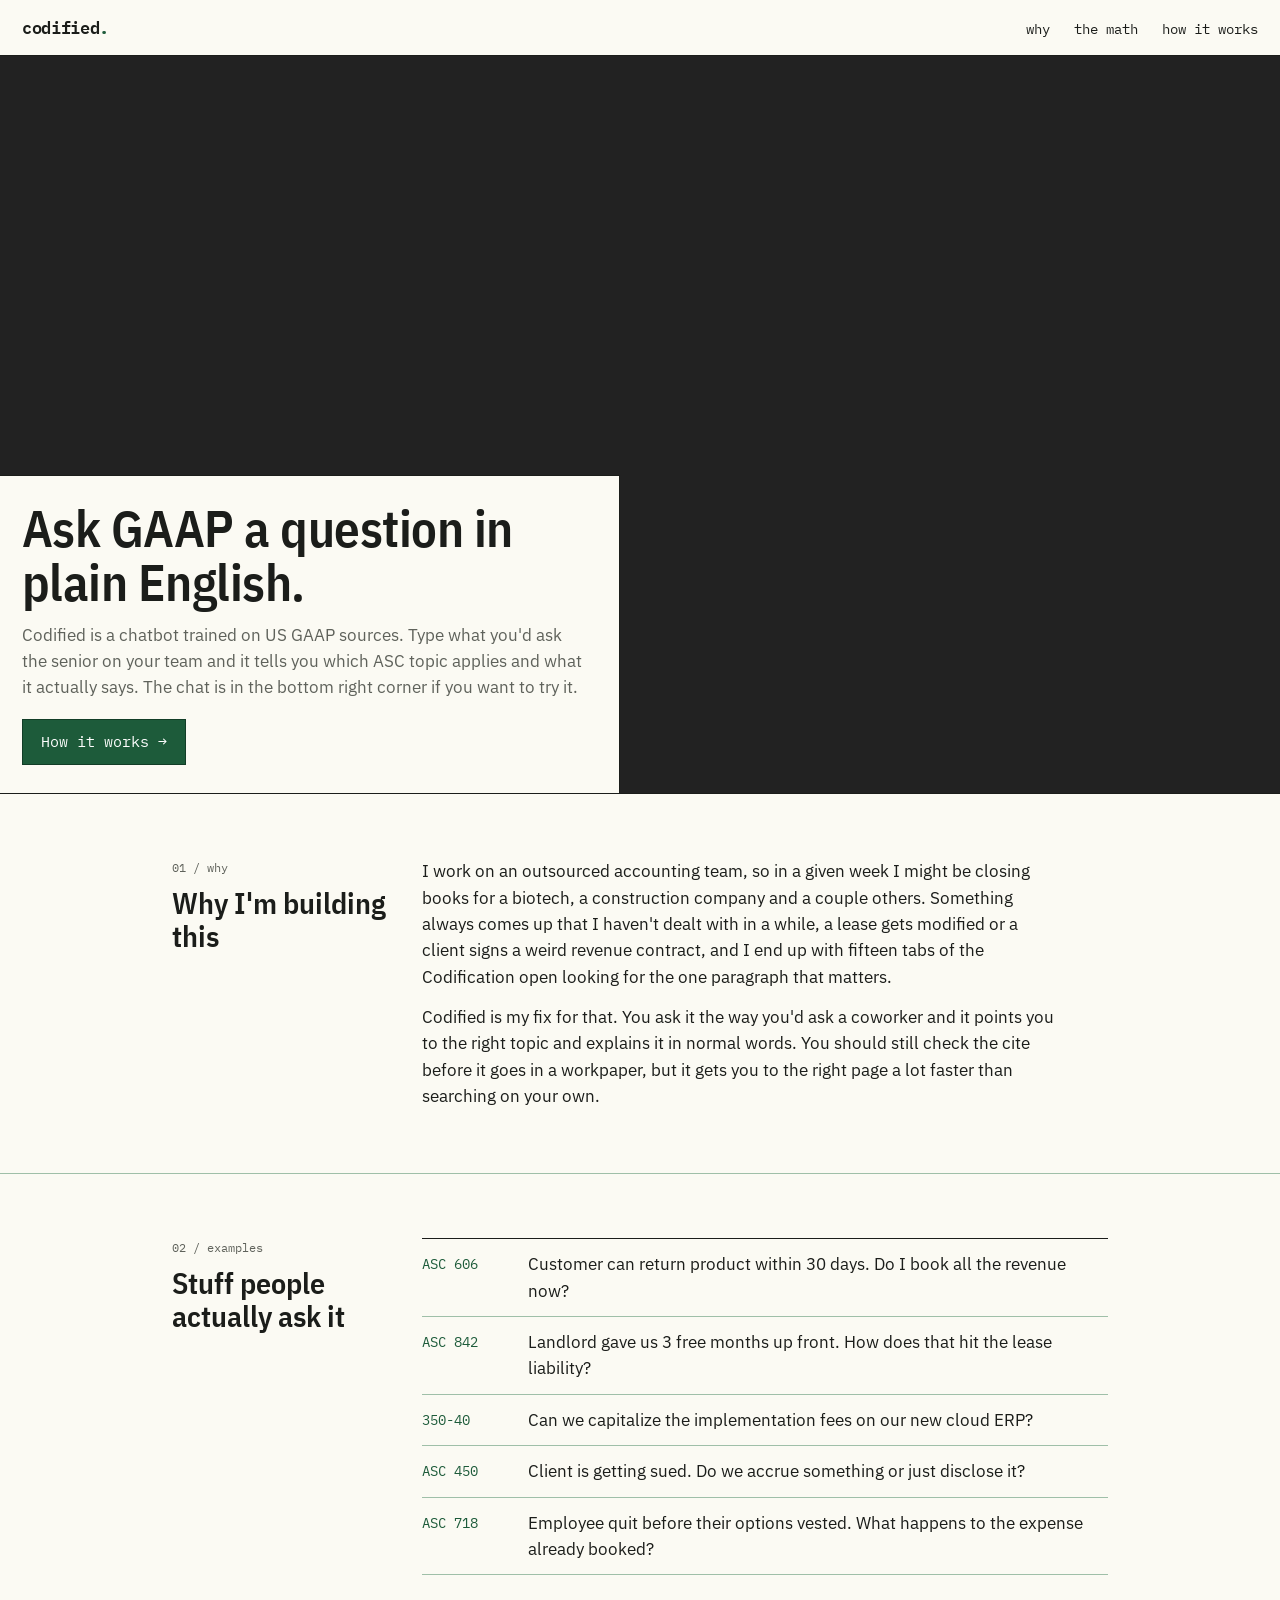
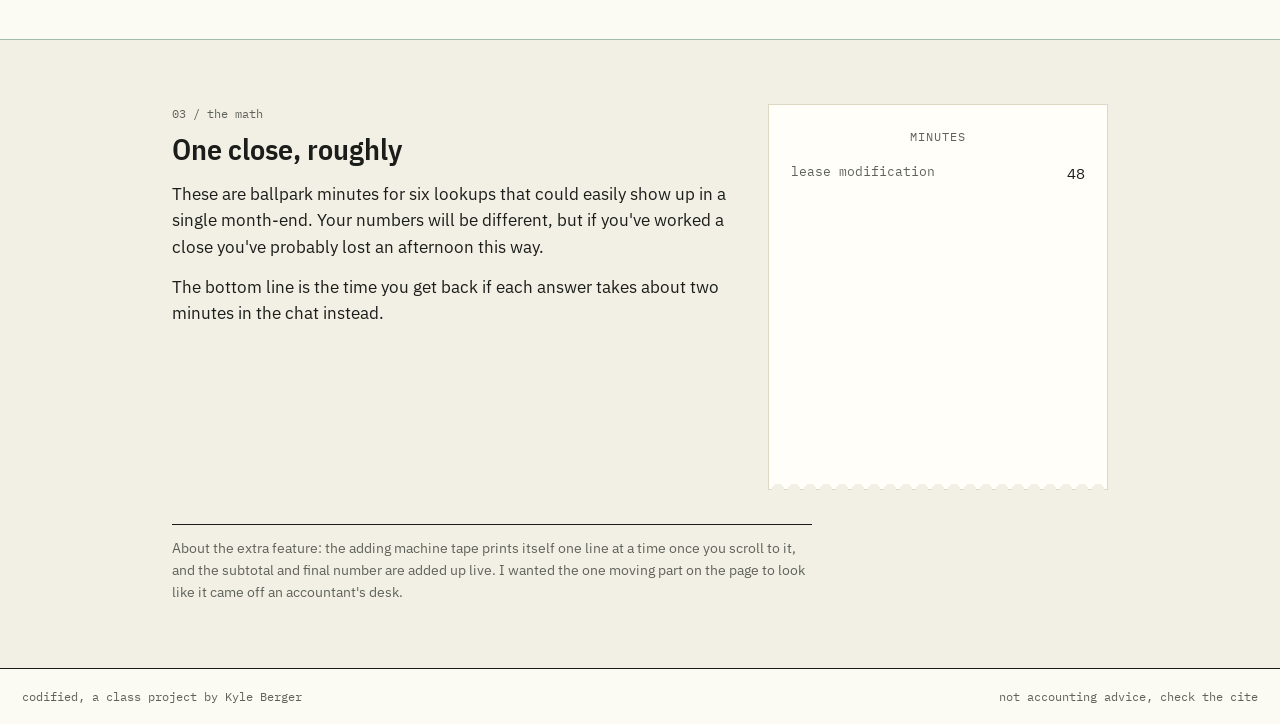
==== index.html @ e3c3808b "Redesign: ledger look, rewritten copy" ====
<!DOCTYPE html>
<html lang="en">
<head>
  <meta charset="UTF-8">
  <meta name="viewport" content="width=device-width, initial-scale=1.0">
  <title>codified</title>
  <meta name="description" content="A chatbot that answers US GAAP questions and points you to the ASC topic.">
  <link rel="preconnect" href="https://fonts.googleapis.com">
  <link rel="preconnect" href="https://fonts.gstatic.com" crossorigin>
  <link href="https://fonts.googleapis.com/css2?family=IBM+Plex+Mono:wght@400;600&family=IBM+Plex+Sans+Condensed:wght@600&family=IBM+Plex+Sans:ital,wght@0,400;0,600;1,400&display=swap" rel="stylesheet">
  <link rel="stylesheet" href="style.css">
</head>
<body>

  <div class="bar">
    <a class="mark" href="index.html">codified<b>.</b></a>
    <nav>
      <a href="#why">why</a>
      <a href="#tape">the math</a>
      <a href="services.html">how it works</a>
    </nav>
  </div>

  <header class="hero">
    <video autoplay muted loop playsinline preload="auto" aria-hidden="true">
      <source src="hero.mp4" type="video/mp4">
    </video>
    <div class="hero-text">
      <h1>Ask GAAP a question in plain English.</h1>
      <p>Codified is a chatbot trained on US GAAP sources. Type what you'd ask the senior on your team and it tells you which ASC topic applies and what it actually says. The chat is in the bottom right corner if you want to try it.</p>
      <a class="btn" href="services.html">How it works &rarr;</a>
    </div>
  </header>

  <section class="block" id="why">
    <div class="wrap split">
      <div><span class="label">01 / why</span><h2>Why I'm building this</h2></div>
      <div class="prose">
        <p>I work on an outsourced accounting team, so in a given week I might be closing books for a biotech, a construction company and a couple others. Something always comes up that I haven't dealt with in a while, a lease gets modified or a client signs a weird revenue contract, and I end up with fifteen tabs of the Codification open looking for the one paragraph that matters.</p>
        <p>Codified is my fix for that. You ask it the way you'd ask a coworker and it points you to the right topic and explains it in normal words. You should still check the cite before it goes in a workpaper, but it gets you to the right page a lot faster than searching on your own.</p>
      </div>
    </div>
  </section>

  <section class="block">
    <div class="wrap split">
      <div><span class="label">02 / examples</span><h2>Stuff people actually ask it</h2></div>
      <ul class="qlist">
        <li><code>ASC 606</code><span>Customer can return product within 30 days. Do I book all the revenue now?</span></li>
        <li><code>ASC 842</code><span>Landlord gave us 3 free months up front. How does that hit the lease liability?</span></li>
        <li><code>350-40</code><span>Can we capitalize the implementation fees on our new cloud ERP?</span></li>
        <li><code>ASC 450</code><span>Client is getting sued. Do we accrue something or just disclose it?</span></li>
        <li><code>ASC 718</code><span>Employee quit before their options vested. What happens to the expense already booked?</span></li>
      </ul>
    </div>
  </section>

  <section class="block tape-zone" id="tape">
    <div class="wrap">
      <div class="tape-layout">
        <div class="prose">
          <span class="label">03 / the math</span>
          <h2>One close, roughly</h2>
          <p>These are ballpark minutes for six lookups that could easily show up in a single month-end. Your numbers will be different, but if you've worked a close you've probably lost an afternoon this way.</p>
          <p>The bottom line is the time you get back if each answer takes about two minutes in the chat instead.</p>
        </div>
        <div class="tape" id="tapeEl" aria-label="Adding machine tape of research minutes">
          <div class="tape-head">MINUTES</div>
          <div class="line" data-v="55"><span class="desc">lease modification</span><span>0</span></div>
          <div class="line" data-v="40"><span class="desc">return rights, 606</span><span>0</span></div>
          <div class="line" data-v="20"><span class="desc">accrued PTO</span><span>0</span></div>
          <div class="line" data-v="35"><span class="desc">cloud software costs</span><span>0</span></div>
          <div class="line" data-v="45"><span class="desc">option forfeiture</span><span>0</span></div>
          <div class="line" data-v="70"><span class="desc">warrant: debt or equity?</span><span>0</span></div>
          <div class="line total" data-sum="sub"><span class="desc">subtotal</span><span>0</span></div>
          <div class="line neg" data-v="-12"><span class="desc">same six, in the chat</span><span>0</span></div>
          <div class="line total" data-sum="all"><span class="desc">time back</span><span>0</span></div>
        </div>
      </div>

      <p class="xnote">About the extra feature: the adding machine tape prints itself one line at a time once you scroll to it, and the subtotal and final number are added up live. I wanted the one moving part on the page to look like it came off an accountant's desk.</p>
    </div>
  </section>

  <footer>
    <span>codified, a class project by Kyle Berger</span>
    <span>not accounting advice, check the cite</span>
  </footer>

  <script>
    (function () {
      var tape = document.getElementById('tapeEl');
      var lines = Array.prototype.slice.call(tape.querySelectorAll('.line'));
      var started = false;

      function animateNum(el, to, ms) {
        var t0 = null;
        function step(t) {
          if (!t0) t0 = t;
          var p = Math.min((t - t0) / ms, 1);
          el.textContent = Math.round(to * p);
          if (p < 1) requestAnimationFrame(step);
        }
        requestAnimationFrame(step);
      }

      function run() {
        if (started) return;
        started = true;
        var sub = 0, all = 0;
        lines.forEach(function (line, i) {
          setTimeout(function () {
            var out = line.lastElementChild;
            var v;
            if (line.dataset.sum === 'sub') v = sub;
            else if (line.dataset.sum === 'all') v = all;
            else {
              v = +line.dataset.v;
              if (v > 0) sub += v;
              all += v;
            }
            line.classList.add('on');
            animateNum(out, v, 380);
          }, i * 420);
        });
      }

      if ('IntersectionObserver' in window) {
        new IntersectionObserver(function (entries, obs) {
          if (entries[0].isIntersecting) { run(); obs.disconnect(); }
        }, { threshold: 0.25 }).observe(tape);
      } else {
        run();
      }
    })();
  </script>

  <!-- chatbot -->
  <script> window.chtlConfig = { chatbotId: "2734689497" } </script>
  <script async data-id="2734689497" id="chtl-script" type="text/javascript" src="https://chatling.ai/js/embed.js"></script>
</body>
</html>
---- style.css ----
:root {
  --paper: #fbfaf3;
  --paper-2: #f2f0e4;
  --rule: #cfe0d3;
  --rule-strong: #9fbfa8;
  --ink: #1b1d1a;
  --pencil: #5f625b;
  --green: #1d5b3a;
  --green-dark: #123d27;
  --red: #b23a2a;
  --mono: "IBM Plex Mono", ui-monospace, Menlo, Consolas, monospace;
  --sans: "IBM Plex Sans", Arial, sans-serif;
  --cond: "IBM Plex Sans Condensed", "Arial Narrow", sans-serif;
}

* { box-sizing: border-box; margin: 0; padding: 0; }
body {
  font-family: var(--sans);
  font-size: 17px;
  line-height: 1.55;
  color: var(--ink);
  background: var(--paper);
}
a { color: var(--green); }
.wrap { max-width: 980px; margin: 0 auto; padding: 0 22px; }

/* top bar */
.bar {
  display: flex; justify-content: space-between; align-items: baseline;
  padding: 14px 22px; border-bottom: 1px solid var(--ink);
  background: var(--paper); position: relative; z-index: 5;
}
.mark { font-family: var(--mono); font-weight: 600; font-size: 1.05rem; color: var(--ink); text-decoration: none; letter-spacing: -0.02em; }
.mark b { color: var(--green); }
.bar nav a { font-family: var(--mono); font-size: 0.85rem; color: var(--ink); margin-left: 20px; text-decoration: none; }
.bar nav a:hover { text-decoration: underline; }

/* hero */
.hero { position: relative; height: 82vh; min-height: 520px; overflow: hidden; background: #222; border-bottom: 1px solid var(--ink); }
.hero video { position: absolute; inset: 0; width: 100%; height: 100%; object-fit: cover; }
.hero-text {
  position: absolute; left: 0; bottom: 0; max-width: 620px;
  background: var(--paper); padding: 26px 30px 28px 22px;
  border-top: 1px solid var(--ink); border-right: 1px solid var(--ink);
}
.hero-text h1 { font-family: var(--cond); font-weight: 600; font-size: clamp(2rem, 4.6vw, 3.2rem); line-height: 1.05; letter-spacing: -0.01em; margin-bottom: 12px; }
.hero-text p { color: var(--pencil); margin-bottom: 18px; }

.btn {
  display: inline-block; font-family: var(--mono); font-size: 0.92rem;
  background: var(--green); color: #fff; text-decoration: none;
  padding: 11px 18px; border: 1px solid var(--green-dark);
}
.btn:hover { background: var(--green-dark); }
.btn.plain { background: transparent; color: var(--ink); border-color: var(--ink); }
.btn.plain:hover { background: var(--paper-2); }

/* sections */
.block { padding: 64px 0; border-bottom: 1px solid var(--rule-strong); }
.block:last-of-type { border-bottom: 0; }
h2 { font-family: var(--cond); font-weight: 600; font-size: 1.9rem; line-height: 1.1; margin-bottom: 16px; }
.label { font-family: var(--mono); font-size: 0.78rem; color: var(--pencil); display: block; margin-bottom: 8px; }
.prose { max-width: 640px; }
.prose p + p { margin-top: 14px; }

.split { display: grid; grid-template-columns: 220px 1fr; gap: 30px; }

/* question rows */
.qlist { list-style: none; border-top: 1px solid var(--ink); }
.qlist li { display: grid; grid-template-columns: 90px 1fr; gap: 16px; padding: 12px 0; border-bottom: 1px solid var(--rule-strong); }
.qlist code { font-family: var(--mono); color: var(--green); font-size: 0.9rem; padding-top: 2px; }

/* adding machine tape (x-factor) */
.tape-zone { background: var(--paper-2); }
.tape-layout { display: grid; grid-template-columns: 1fr 340px; gap: 40px; align-items: start; }
.tape {
  background: #fffef9; font-family: var(--mono); font-size: 0.95rem;
  padding: 22px 22px 30px; border: 1px solid #ddd8c4;
  box-shadow: 2px 3px 0 #d8d3bd;
  -webkit-mask: linear-gradient(#000 0 0) top/100% calc(100% - 10px) no-repeat,
    radial-gradient(circle 6px at 8px 100%, transparent 6px, #000 6.5px) bottom/16px 12px repeat-x;
          mask: linear-gradient(#000 0 0) top/100% calc(100% - 10px) no-repeat,
    radial-gradient(circle 6px at 8px 100%, transparent 6px, #000 6.5px) bottom/16px 12px repeat-x;
}
.tape .line { display: flex; justify-content: space-between; padding: 3px 0; opacity: 0; }
.tape .line.on { opacity: 1; }
.tape .line span:last-child { min-width: 7ch; text-align: right; }
.tape .desc { color: var(--pencil); font-size: 0.82rem; }
.tape .total { margin-top: 8px; padding-top: 8px; border-top: 1px dashed #aaa; font-weight: 600; }
.tape .total span:last-child { border-bottom: 3px double var(--ink); }
.tape .neg { color: var(--red); }
.tape-head { text-align: center; color: var(--pencil); font-size: 0.78rem; margin-bottom: 12px; letter-spacing: 0.08em; }

.xnote { margin-top: 34px; font-size: 0.9rem; color: var(--pencil); max-width: 640px; border-top: 1px solid var(--ink); padding-top: 12px; }

/* page 2 */
.pagehead { padding: 56px 0 40px; border-bottom: 1px solid var(--ink); }
.pagehead h1 { font-family: var(--cond); font-weight: 600; font-size: clamp(2.2rem, 5vw, 3.4rem); line-height: 1.05; margin-bottom: 14px; }
.pagehead p { max-width: 640px; color: var(--pencil); }

.workpaper { border: 1px solid var(--ink); background: #fff; }
.wp-top { display: flex; justify-content: space-between; font-family: var(--mono); font-size: 0.78rem; padding: 8px 14px; border-bottom: 1px solid var(--ink); background: var(--paper-2); }
.wp-body { padding: 20px 18px; border-left: 3px double #e3b5ad; margin-left: 28px; }
.wp-q { font-style: italic; margin-bottom: 16px; }
.wp-a p + p { margin-top: 10px; }
.tick { font-family: var(--mono); color: var(--red); font-weight: 600; }
.je { width: 100%; border-collapse: collapse; font-family: var(--mono); font-size: 0.88rem; margin: 14px 0 6px; background: #fff; }
.je th, .je td { border: 1px solid #c9c9bd; padding: 5px 9px; text-align: left; }
.je th { background: var(--paper-2); font-weight: 600; }
.je td.n { text-align: right; }
.je td.cr { padding-left: 32px; }

.topics { display: grid; grid-template-columns: 1fr 1fr; column-gap: 34px; }
.topics div { padding: 10px 0; border-bottom: 1px solid var(--rule-strong); }
.topics code { font-family: var(--mono); color: var(--green); margin-right: 8px; }

footer { border-top: 1px solid var(--ink); padding: 18px 22px; font-family: var(--mono); font-size: 0.78rem; color: var(--pencil); display: flex; justify-content: space-between; flex-wrap: wrap; gap: 8px; }

@media (max-width: 780px) {
  .split, .tape-layout, .topics { grid-template-columns: 1fr; }
  .hero-text { right: 0; max-width: none; border-right: 0; }
  .bar nav a { margin-left: 12px; }
  .qlist li { grid-template-columns: 70px 1fr; }
}
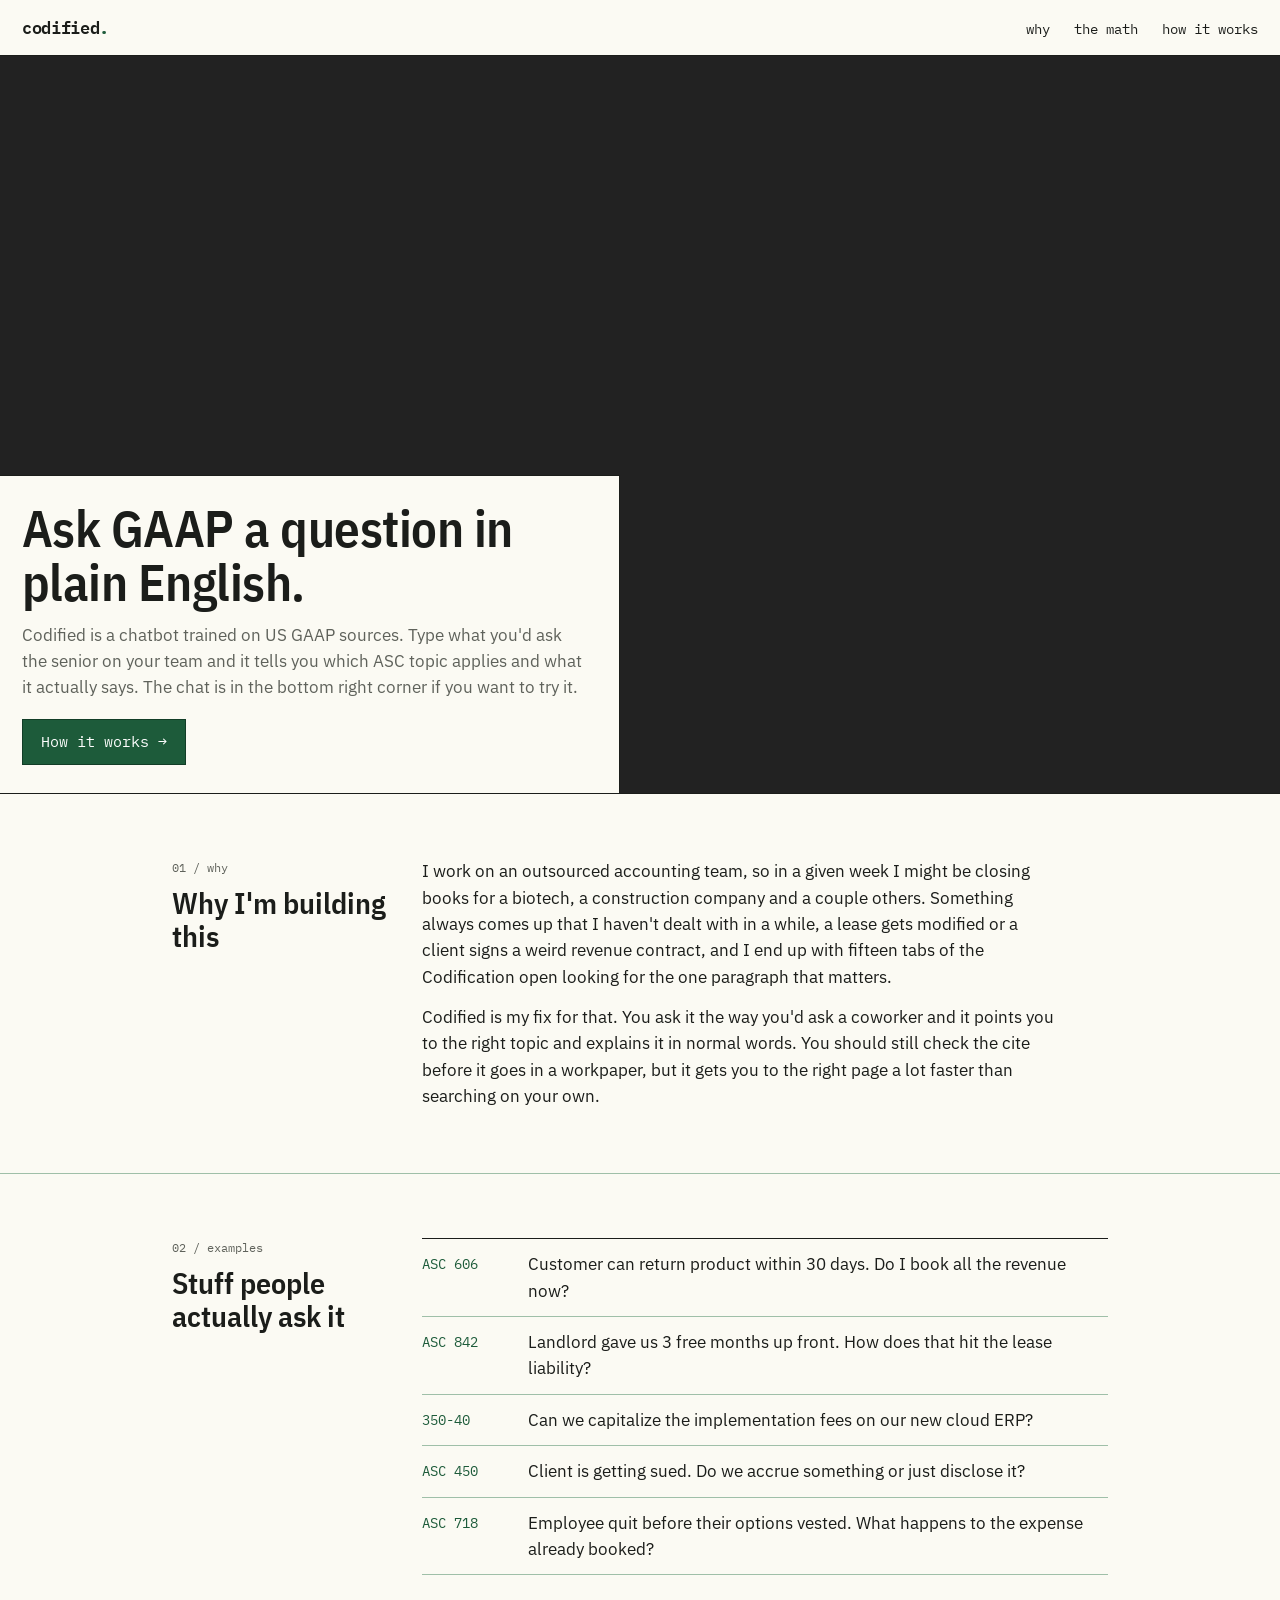
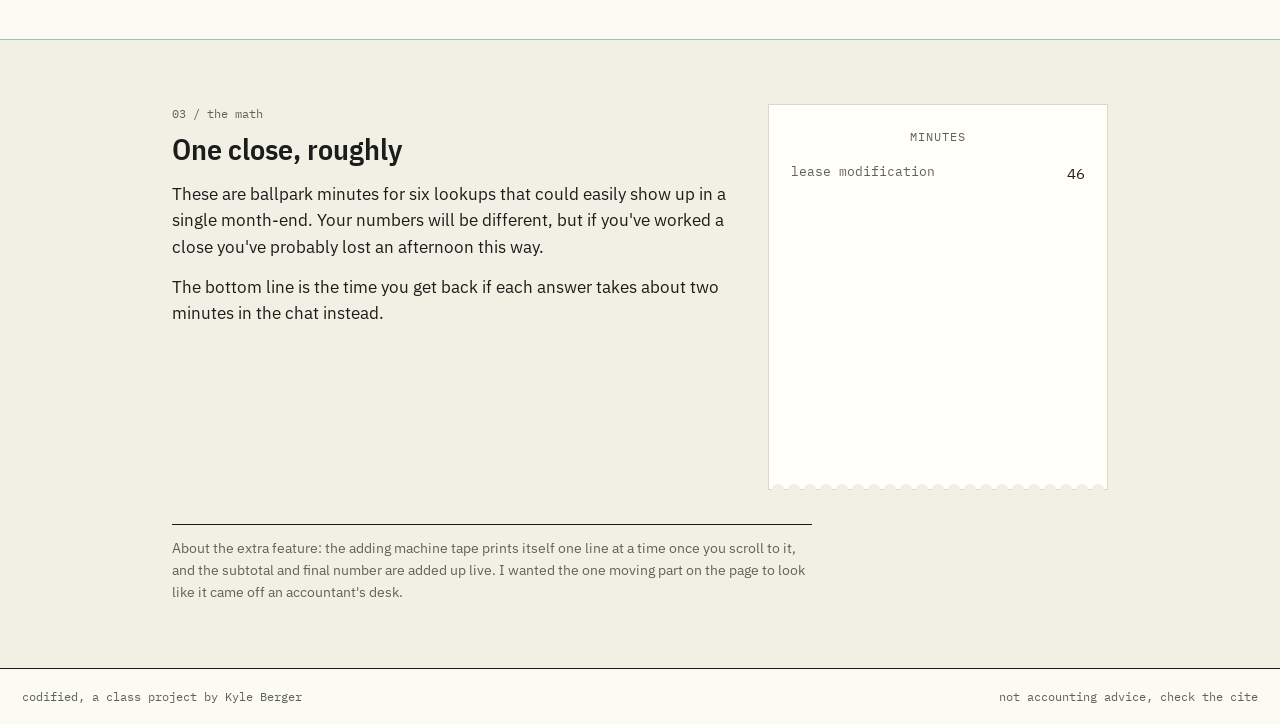
==== commit b6f4003d: "Bust stylesheet cache" ====
--- a/index.html
+++ b/index.html
@@ -8,7 +8,7 @@
   <link rel="preconnect" href="https://fonts.googleapis.com">
   <link rel="preconnect" href="https://fonts.gstatic.com" crossorigin>
   <link href="https://fonts.googleapis.com/css2?family=IBM+Plex+Mono:wght@400;600&family=IBM+Plex+Sans+Condensed:wght@600&family=IBM+Plex+Sans:ital,wght@0,400;0,600;1,400&display=swap" rel="stylesheet">
-  <link rel="stylesheet" href="style.css">
+  <link rel="stylesheet" href="style.css?v=2">
 </head>
 <body>
 
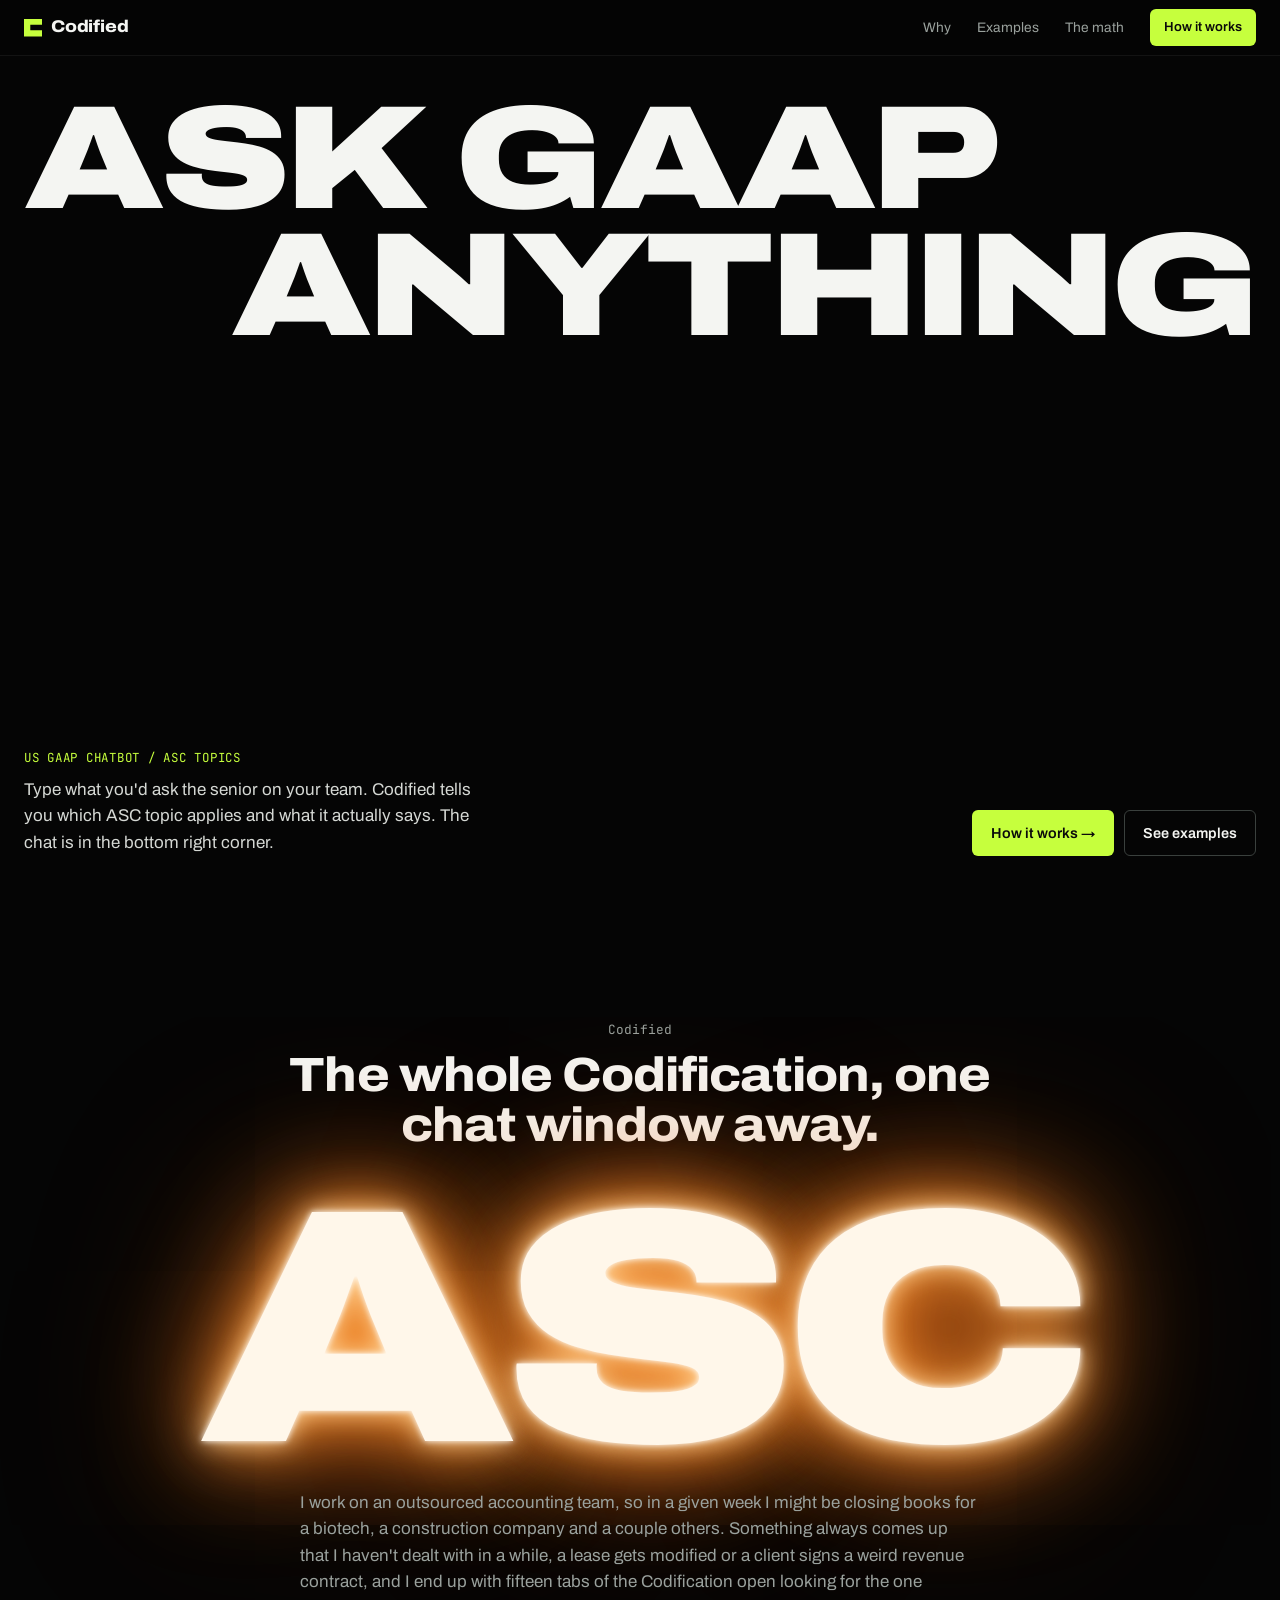
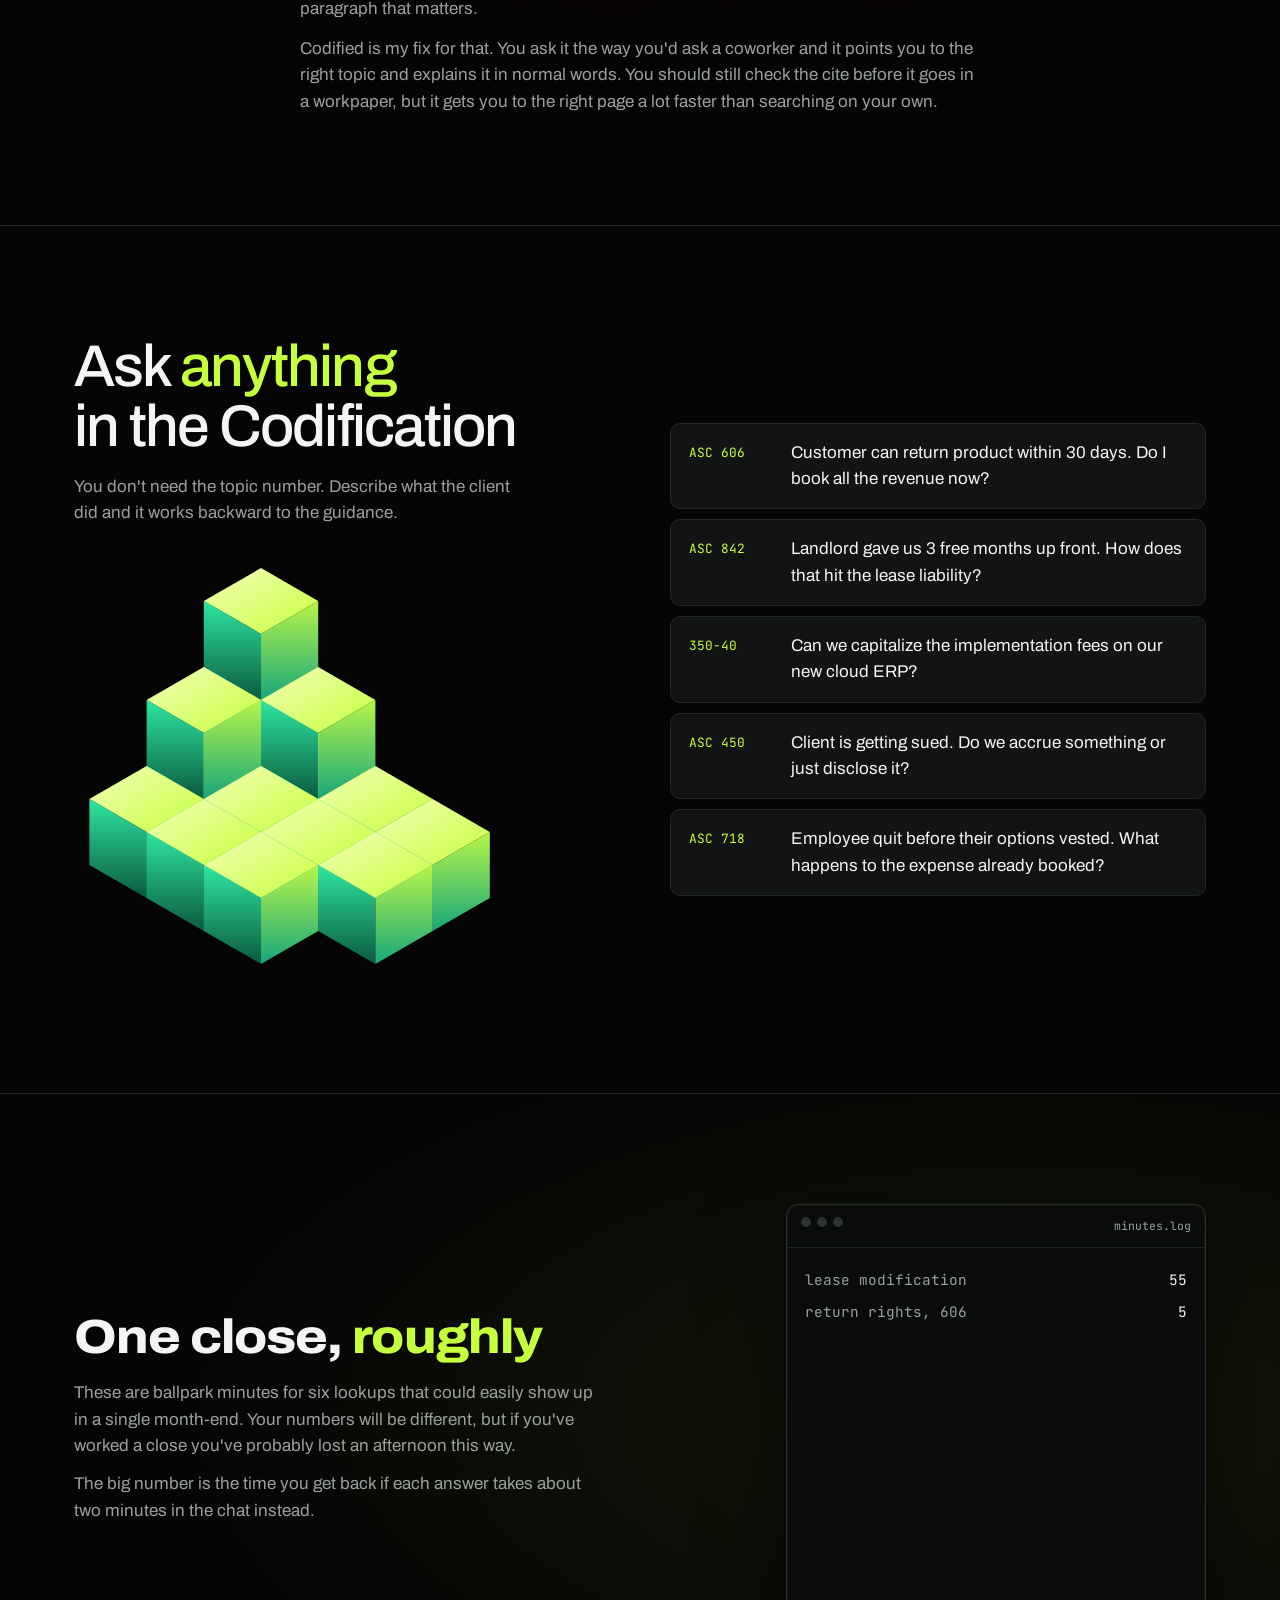
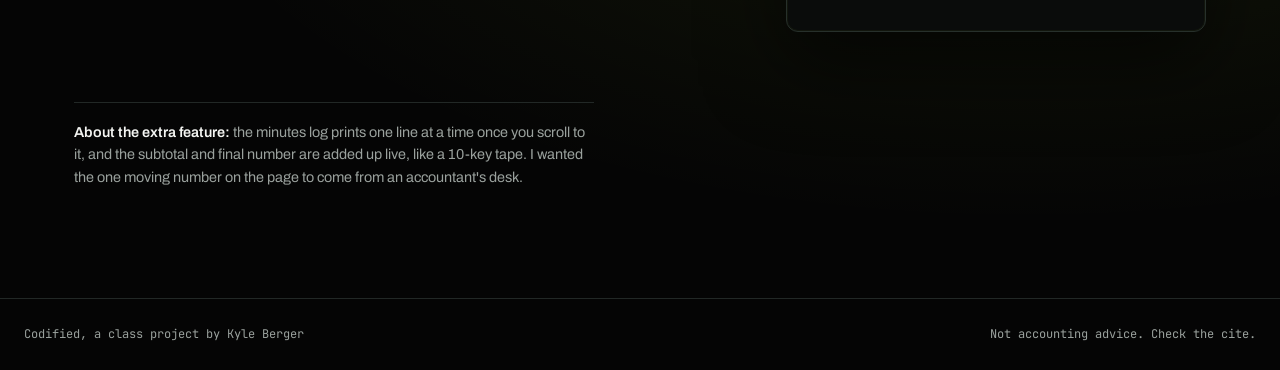
==== commit fb1a1aa9: "Dark tech redesign" ====
--- a/index.html
+++ b/index.html
@@ -3,94 +3,129 @@
 <head>
   <meta charset="UTF-8">
   <meta name="viewport" content="width=device-width, initial-scale=1.0">
-  <title>codified</title>
+  <title>Codified</title>
   <meta name="description" content="A chatbot that answers US GAAP questions and points you to the ASC topic.">
   <link rel="preconnect" href="https://fonts.googleapis.com">
   <link rel="preconnect" href="https://fonts.gstatic.com" crossorigin>
-  <link href="https://fonts.googleapis.com/css2?family=IBM+Plex+Mono:wght@400;600&family=IBM+Plex+Sans+Condensed:wght@600&family=IBM+Plex+Sans:ital,wght@0,400;0,600;1,400&display=swap" rel="stylesheet">
-  <link rel="stylesheet" href="style.css?v=2">
+  <link href="https://fonts.googleapis.com/css2?family=Archivo:wdth,wght@62..125,100..900&family=JetBrains+Mono:wght@400;700&display=swap" rel="stylesheet">
+  <link rel="stylesheet" href="style.css?v=3">
 </head>
 <body>
 
-  <div class="bar">
-    <a class="mark" href="index.html">codified<b>.</b></a>
-    <nav>
-      <a href="#why">why</a>
-      <a href="#tape">the math</a>
-      <a href="services.html">how it works</a>
-    </nav>
-  </div>
+  <svg width="0" height="0" style="position:absolute" aria-hidden="true">
+    <defs>
+      <linearGradient id="gTop" x1="0" y1="0" x2="1" y2="1"><stop offset="0" stop-color="#f3ffb8"/><stop offset="1" stop-color="#c6ff3d"/></linearGradient>
+      <linearGradient id="gLeft" x1="0" y1="0" x2="0" y2="1"><stop offset="0" stop-color="#2ee6a0"/><stop offset="1" stop-color="#0b5a3e"/></linearGradient>
+      <linearGradient id="gRight" x1="0" y1="0" x2="0" y2="1"><stop offset="0" stop-color="#b8f54a"/><stop offset="1" stop-color="#17a77a"/></linearGradient>
+      <g id="cube">
+        <polygon points="0,0 52,30 0,60 -52,30" fill="url(#gTop)"/>
+        <polygon points="-52,30 0,60 0,120 -52,90" fill="url(#gLeft)"/>
+        <polygon points="0,60 52,30 52,90 0,120" fill="url(#gRight)"/>
+      </g>
+    </defs>
+  </svg>
+
+  <nav class="nav">
+    <a class="logo" href="index.html"><i></i>Codified</a>
+    <div class="nav-links">
+      <a class="hide-sm" href="#why">Why</a>
+      <a class="hide-sm" href="#ask">Examples</a>
+      <a class="hide-sm" href="#math">The math</a>
+      <a class="btn btn-lime btn-sm" href="services.html">How it works</a>
+    </div>
+  </nav>
 
   <header class="hero">
     <video autoplay muted loop playsinline preload="auto" aria-hidden="true">
       <source src="hero.mp4" type="video/mp4">
     </video>
-    <div class="hero-text">
-      <h1>Ask GAAP a question in plain English.</h1>
-      <p>Codified is a chatbot trained on US GAAP sources. Type what you'd ask the senior on your team and it tells you which ASC topic applies and what it actually says. The chat is in the bottom right corner if you want to try it.</p>
-      <a class="btn" href="services.html">How it works &rarr;</a>
+    <div class="hero-inner">
+      <h1 class="mega"><span>Ask GAAP</span><span>anything</span></h1>
+      <div class="hero-foot">
+        <div>
+          <div class="tag">US GAAP chatbot / ASC topics</div>
+          <p>Type what you'd ask the senior on your team. Codified tells you which ASC topic applies and what it actually says. The chat is in the bottom right corner.</p>
+        </div>
+        <div class="hero-ctas">
+          <a class="btn btn-lime" href="services.html">How it works &rarr;</a>
+          <a class="btn btn-line" href="#ask">See examples</a>
+        </div>
+      </div>
     </div>
   </header>
 
-  <section class="block" id="why">
-    <div class="wrap split">
-      <div><span class="label">01 / why</span><h2>Why I'm building this</h2></div>
-      <div class="prose">
+  <section class="glow" id="why">
+    <div class="wrap">
+      <div class="kicker">Codified</div>
+      <h2>The whole Codification, one chat window away.</h2>
+      <div class="glowword" aria-hidden="true">ASC</div>
+      <div class="story">
         <p>I work on an outsourced accounting team, so in a given week I might be closing books for a biotech, a construction company and a couple others. Something always comes up that I haven't dealt with in a while, a lease gets modified or a client signs a weird revenue contract, and I end up with fifteen tabs of the Codification open looking for the one paragraph that matters.</p>
         <p>Codified is my fix for that. You ask it the way you'd ask a coworker and it points you to the right topic and explains it in normal words. You should still check the cite before it goes in a workpaper, but it gets you to the right page a lot faster than searching on your own.</p>
       </div>
     </div>
   </section>
 
-  <section class="block">
-    <div class="wrap split">
-      <div><span class="label">02 / examples</span><h2>Stuff people actually ask it</h2></div>
-      <ul class="qlist">
-        <li><code>ASC 606</code><span>Customer can return product within 30 days. Do I book all the revenue now?</span></li>
-        <li><code>ASC 842</code><span>Landlord gave us 3 free months up front. How does that hit the lease liability?</span></li>
-        <li><code>350-40</code><span>Can we capitalize the implementation fees on our new cloud ERP?</span></li>
-        <li><code>ASC 450</code><span>Client is getting sued. Do we accrue something or just disclose it?</span></li>
-        <li><code>ASC 718</code><span>Employee quit before their options vested. What happens to the expense already booked?</span></li>
-      </ul>
+  <section class="examples" id="ask">
+    <div class="wrap ex-grid">
+      <div>
+        <h2>Ask <span class="lime">anything</span><br>in the Codification</h2>
+        <p class="sub">You don't need the topic number. Describe what the client did and it works backward to the guidance.</p>
+        <svg class="blocks" viewBox="60 50 400 380" aria-hidden="true">
+          <use href="#cube" x="230" y="180"/><use href="#cube" x="230" y="120"/><use href="#cube" x="230" y="60"/>
+          <use href="#cube" x="282" y="210"/><use href="#cube" x="178" y="210"/><use href="#cube" x="282" y="150"/>
+          <use href="#cube" x="178" y="150"/><use href="#cube" x="334" y="240"/><use href="#cube" x="230" y="240"/>
+          <use href="#cube" x="126" y="240"/><use href="#cube" x="282" y="270"/><use href="#cube" x="178" y="270"/>
+          <use href="#cube" x="386" y="270"/><use href="#cube" x="230" y="300"/><use href="#cube" x="334" y="300"/>
+        </svg>
+      </div>
+      <div class="qs">
+        <div class="q"><code>ASC 606</code><span>Customer can return product within 30 days. Do I book all the revenue now?</span></div>
+        <div class="q"><code>ASC 842</code><span>Landlord gave us 3 free months up front. How does that hit the lease liability?</span></div>
+        <div class="q"><code>350-40</code><span>Can we capitalize the implementation fees on our new cloud ERP?</span></div>
+        <div class="q"><code>ASC 450</code><span>Client is getting sued. Do we accrue something or just disclose it?</span></div>
+        <div class="q"><code>ASC 718</code><span>Employee quit before their options vested. What happens to the expense already booked?</span></div>
+      </div>
     </div>
   </section>
 
-  <section class="block tape-zone" id="tape">
+  <section class="math" id="math">
     <div class="wrap">
-      <div class="tape-layout">
-        <div class="prose">
-          <span class="label">03 / the math</span>
-          <h2>One close, roughly</h2>
+      <div class="math-grid">
+        <div>
+          <h2>One close, <span class="lime">roughly</span></h2>
           <p>These are ballpark minutes for six lookups that could easily show up in a single month-end. Your numbers will be different, but if you've worked a close you've probably lost an afternoon this way.</p>
-          <p>The bottom line is the time you get back if each answer takes about two minutes in the chat instead.</p>
+          <p>The big number is the time you get back if each answer takes about two minutes in the chat instead.</p>
         </div>
-        <div class="tape" id="tapeEl" aria-label="Adding machine tape of research minutes">
-          <div class="tape-head">MINUTES</div>
-          <div class="line" data-v="55"><span class="desc">lease modification</span><span>0</span></div>
-          <div class="line" data-v="40"><span class="desc">return rights, 606</span><span>0</span></div>
-          <div class="line" data-v="20"><span class="desc">accrued PTO</span><span>0</span></div>
-          <div class="line" data-v="35"><span class="desc">cloud software costs</span><span>0</span></div>
-          <div class="line" data-v="45"><span class="desc">option forfeiture</span><span>0</span></div>
-          <div class="line" data-v="70"><span class="desc">warrant: debt or equity?</span><span>0</span></div>
-          <div class="line total" data-sum="sub"><span class="desc">subtotal</span><span>0</span></div>
-          <div class="line neg" data-v="-12"><span class="desc">same six, in the chat</span><span>0</span></div>
-          <div class="line total" data-sum="all"><span class="desc">time back</span><span>0</span></div>
+        <div class="console" id="tapeEl">
+          <div class="console-top"><i></i><i></i><i></i><span>minutes.log</span></div>
+          <div class="console-body">
+            <div class="row" data-v="55"><span class="d">lease modification</span><span class="n">0</span></div>
+            <div class="row" data-v="40"><span class="d">return rights, 606</span><span class="n">0</span></div>
+            <div class="row" data-v="20"><span class="d">accrued PTO</span><span class="n">0</span></div>
+            <div class="row" data-v="35"><span class="d">cloud software costs</span><span class="n">0</span></div>
+            <div class="row" data-v="45"><span class="d">option forfeiture</span><span class="n">0</span></div>
+            <div class="row" data-v="70"><span class="d">warrant: debt or equity?</span><span class="n">0</span></div>
+            <div class="row sum" data-sum="sub"><span class="d">subtotal</span><span class="n">0</span></div>
+            <div class="row neg" data-v="-12"><span class="d">same six, in the chat</span><span class="n">0</span></div>
+            <div class="row sum big" data-sum="all"><span class="d">minutes back</span><span class="n">0</span></div>
+          </div>
         </div>
       </div>
 
-      <p class="xnote">About the extra feature: the adding machine tape prints itself one line at a time once you scroll to it, and the subtotal and final number are added up live. I wanted the one moving part on the page to look like it came off an accountant's desk.</p>
+      <p class="xnote"><b>About the extra feature:</b> the minutes log prints one line at a time once you scroll to it, and the subtotal and final number are added up live, like a 10-key tape. I wanted the one moving number on the page to come from an accountant's desk.</p>
     </div>
   </section>
 
   <footer>
-    <span>codified, a class project by Kyle Berger</span>
-    <span>not accounting advice, check the cite</span>
+    <span>Codified, a class project by Kyle Berger</span>
+    <span>Not accounting advice. Check the cite.</span>
   </footer>
 
   <script>
     (function () {
-      var tape = document.getElementById('tapeEl');
-      var lines = Array.prototype.slice.call(tape.querySelectorAll('.line'));
+      var box = document.getElementById('tapeEl');
+      var rows = Array.prototype.slice.call(box.querySelectorAll('.row'));
       var started = false;
 
       function animateNum(el, to, ms) {
@@ -98,7 +133,7 @@
         function step(t) {
           if (!t0) t0 = t;
           var p = Math.min((t - t0) / ms, 1);
-          el.textContent = Math.round(to * p);
+          el.textContent = Math.round(to * (1 - Math.pow(1 - p, 3)));
           if (p < 1) requestAnimationFrame(step);
         }
         requestAnimationFrame(step);
@@ -108,30 +143,23 @@
         if (started) return;
         started = true;
         var sub = 0, all = 0;
-        lines.forEach(function (line, i) {
+        rows.forEach(function (row, i) {
           setTimeout(function () {
-            var out = line.lastElementChild;
             var v;
-            if (line.dataset.sum === 'sub') v = sub;
-            else if (line.dataset.sum === 'all') v = all;
-            else {
-              v = +line.dataset.v;
-              if (v > 0) sub += v;
-              all += v;
-            }
-            line.classList.add('on');
-            animateNum(out, v, 380);
-          }, i * 420);
+            if (row.dataset.sum === 'sub') v = sub;
+            else if (row.dataset.sum === 'all') v = all;
+            else { v = +row.dataset.v; if (v > 0) sub += v; all += v; }
+            row.classList.add('on');
+            animateNum(row.querySelector('.n'), v, row.dataset.sum === 'all' ? 1200 : 400);
+          }, i * 380);
         });
       }
 
       if ('IntersectionObserver' in window) {
         new IntersectionObserver(function (entries, obs) {
           if (entries[0].isIntersecting) { run(); obs.disconnect(); }
-        }, { threshold: 0.25 }).observe(tape);
-      } else {
-        run();
-      }
+        }, { threshold: 0.25 }).observe(box);
+      } else { run(); }
     })();
   </script>
 
--- a/style.css
+++ b/style.css
@@ -1,124 +1,176 @@
 :root {
-  --paper: #fbfaf3;
-  --paper-2: #f2f0e4;
-  --rule: #cfe0d3;
-  --rule-strong: #9fbfa8;
-  --ink: #1b1d1a;
-  --pencil: #5f625b;
-  --green: #1d5b3a;
-  --green-dark: #123d27;
-  --red: #b23a2a;
-  --mono: "IBM Plex Mono", ui-monospace, Menlo, Consolas, monospace;
-  --sans: "IBM Plex Sans", Arial, sans-serif;
-  --cond: "IBM Plex Sans Condensed", "Arial Narrow", sans-serif;
+  --bg: #050505;
+  --bg-2: #0d0f0e;
+  --card: #111413;
+  --line: #222826;
+  --text: #f4f5f2;
+  --dim: #9aa19d;
+  --lime: #c6ff3d;
+  --teal: #22d39a;
+  --display: "Archivo", "Arial Black", sans-serif;
+  --mono: "JetBrains Mono", ui-monospace, Menlo, monospace;
 }
 
 * { box-sizing: border-box; margin: 0; padding: 0; }
+html { scroll-behavior: smooth; }
 body {
-  font-family: var(--sans);
+  font-family: var(--display);
+  font-stretch: 100%;
+  background: var(--bg);
+  color: var(--text);
   font-size: 17px;
   line-height: 1.55;
-  color: var(--ink);
-  background: var(--paper);
+  -webkit-font-smoothing: antialiased;
 }
-a { color: var(--green); }
-.wrap { max-width: 980px; margin: 0 auto; padding: 0 22px; }
+a { color: inherit; }
+.wrap { max-width: 1180px; margin: 0 auto; padding: 0 24px; }
+.lime { color: var(--lime); }
 
-/* top bar */
-.bar {
-  display: flex; justify-content: space-between; align-items: baseline;
-  padding: 14px 22px; border-bottom: 1px solid var(--ink);
-  background: var(--paper); position: relative; z-index: 5;
+/* nav */
+.nav {
+  position: fixed; top: 0; left: 0; right: 0; z-index: 40;
+  display: flex; align-items: center; justify-content: space-between;
+  height: 56px; padding: 0 24px;
+  background: rgba(5,5,5,.72); backdrop-filter: saturate(160%) blur(14px);
+  border-bottom: 1px solid rgba(255,255,255,.06);
 }
-.mark { font-family: var(--mono); font-weight: 600; font-size: 1.05rem; color: var(--ink); text-decoration: none; letter-spacing: -0.02em; }
-.mark b { color: var(--green); }
-.bar nav a { font-family: var(--mono); font-size: 0.85rem; color: var(--ink); margin-left: 20px; text-decoration: none; }
-.bar nav a:hover { text-decoration: underline; }
+.logo { display: flex; align-items: center; gap: 9px; font-weight: 800; font-stretch: 112%; text-decoration: none; letter-spacing: -.01em; }
+.logo i { width: 18px; height: 18px; background: var(--lime); display: block; clip-path: polygon(0 0, 100% 0, 100% 35%, 35% 35%, 35% 65%, 100% 65%, 100% 100%, 0 100%); }
+.nav-links { display: flex; gap: 26px; align-items: center; font-size: .86rem; color: var(--dim); }
+.nav-links a { text-decoration: none; }
+.nav-links a:hover { color: var(--text); }
+
+.btn {
+  display: inline-flex; align-items: center; gap: 8px;
+  font-size: .9rem; font-weight: 600; text-decoration: none;
+  padding: 11px 18px; border-radius: 6px; border: 1px solid transparent;
+  transition: background .15s, border-color .15s, color .15s;
+}
+.btn-lime { background: var(--lime); color: #0a0a0a; }
+.btn-lime:hover { background: #d8ff75; }
+.btn-line { border-color: #3a403d; color: var(--text); }
+.btn-line:hover { border-color: var(--text); }
+.btn-sm { padding: 7px 13px; font-size: .82rem; }
 
 /* hero */
-.hero { position: relative; height: 82vh; min-height: 520px; overflow: hidden; background: #222; border-bottom: 1px solid var(--ink); }
+.hero { position: relative; height: 100vh; min-height: 640px; overflow: hidden; }
 .hero video { position: absolute; inset: 0; width: 100%; height: 100%; object-fit: cover; }
-.hero-text {
-  position: absolute; left: 0; bottom: 0; max-width: 620px;
-  background: var(--paper); padding: 26px 30px 28px 22px;
-  border-top: 1px solid var(--ink); border-right: 1px solid var(--ink);
+.hero::after {
+  content: ""; position: absolute; inset: 0;
+  background: linear-gradient(180deg, rgba(5,5,5,.35) 0%, rgba(5,5,5,.15) 40%, rgba(5,5,5,.85) 85%, var(--bg) 100%);
 }
-.hero-text h1 { font-family: var(--cond); font-weight: 600; font-size: clamp(2rem, 4.6vw, 3.2rem); line-height: 1.05; letter-spacing: -0.01em; margin-bottom: 12px; }
-.hero-text p { color: var(--pencil); margin-bottom: 18px; }
+.hero-inner { position: relative; z-index: 2; height: 100%; display: flex; flex-direction: column; justify-content: space-between; padding: 96px 24px 44px; }
+.mega {
+  font-weight: 900; font-stretch: 125%; text-transform: uppercase;
+  font-size: clamp(3.4rem, 11.5vw, 11rem); line-height: .86; letter-spacing: -.03em;
+}
+.mega span { display: block; }
+.mega span:last-child { text-align: right; }
+.hero-foot { display: flex; justify-content: space-between; align-items: flex-end; gap: 30px; flex-wrap: wrap; }
+.hero-foot .tag { font-family: var(--mono); font-size: .78rem; color: var(--lime); text-transform: uppercase; letter-spacing: .06em; margin-bottom: 10px; }
+.hero-foot p { max-width: 460px; color: #d5d8d4; }
+.hero-ctas { display: flex; gap: 10px; }
 
-.btn {
-  display: inline-block; font-family: var(--mono); font-size: 0.92rem;
-  background: var(--green); color: #fff; text-decoration: none;
-  padding: 11px 18px; border: 1px solid var(--green-dark);
+/* glow section */
+.glow { padding: 120px 0 110px; text-align: center; position: relative; overflow: hidden; }
+.glow .kicker { font-family: var(--mono); color: var(--dim); font-size: .8rem; }
+.glow h2 { font-weight: 800; font-stretch: 110%; font-size: clamp(1.8rem, 4vw, 3rem); line-height: 1.05; margin: 10px auto 0; max-width: 760px; letter-spacing: -.02em; }
+.glowword {
+  font-weight: 900; font-stretch: 125%; font-size: clamp(7rem, 26vw, 22rem); line-height: .9; letter-spacing: -.04em;
+  color: #fff7ea; margin: 30px 0 10px;
+  text-shadow: 0 0 6px #fff, 0 0 24px #ffd9a0, 0 0 60px #ff9d3c, 0 0 120px #ff7a1a, 0 0 200px rgba(255,110,20,.55);
+  animation: hum 4s ease-in-out infinite;
 }
-.btn:hover { background: var(--green-dark); }
-.btn.plain { background: transparent; color: var(--ink); border-color: var(--ink); }
-.btn.plain:hover { background: var(--paper-2); }
+@keyframes hum { 50% { text-shadow: 0 0 4px #fff, 0 0 18px #ffd9a0, 0 0 46px #ff9d3c, 0 0 90px #ff7a1a, 0 0 160px rgba(255,110,20,.45); } }
+.glow .story { max-width: 680px; margin: 0 auto; color: var(--dim); text-align: left; }
+.glow .story p + p { margin-top: 14px; }
 
-/* sections */
-.block { padding: 64px 0; border-bottom: 1px solid var(--rule-strong); }
-.block:last-of-type { border-bottom: 0; }
-h2 { font-family: var(--cond); font-weight: 600; font-size: 1.9rem; line-height: 1.1; margin-bottom: 16px; }
-.label { font-family: var(--mono); font-size: 0.78rem; color: var(--pencil); display: block; margin-bottom: 8px; }
-.prose { max-width: 640px; }
+/* examples (modal-ish) */
+.examples { padding: 110px 0; border-top: 1px solid var(--line); }
+.ex-grid { display: grid; grid-template-columns: 1fr 1fr; gap: 60px; align-items: center; }
+.ex-grid h2 { font-weight: 500; font-size: clamp(2.2rem, 4.6vw, 3.8rem); line-height: 1.02; letter-spacing: -.03em; }
+.ex-grid h2 .lime { font-weight: 500; }
+.ex-grid .sub { color: var(--dim); margin-top: 18px; max-width: 440px; }
+.blocks { width: 100%; max-width: 440px; margin-top: 30px; animation: float 7s ease-in-out infinite; }
+@keyframes float { 50% { transform: translateY(-12px); } }
+.qs { display: grid; gap: 10px; }
+.q {
+  display: grid; grid-template-columns: 88px 1fr; gap: 14px; align-items: start;
+  background: var(--card); border: 1px solid var(--line); border-radius: 10px; padding: 16px 18px;
+  transition: border-color .2s, transform .2s;
+}
+.q:hover { border-color: var(--lime); transform: translateX(4px); }
+.q code { font-family: var(--mono); font-size: .8rem; color: var(--lime); padding-top: 3px; }
+
+/* x-factor counter console */
+.math { padding: 110px 0; border-top: 1px solid var(--line); background: radial-gradient(ellipse at 80% 40%, rgba(198,255,61,.08), transparent 60%); }
+.math-grid { display: grid; grid-template-columns: 1fr 420px; gap: 60px; align-items: center; }
+.math h2 { font-weight: 800; font-stretch: 110%; font-size: clamp(2rem, 4vw, 3rem); letter-spacing: -.02em; line-height: 1.05; margin-bottom: 18px; }
+.math p { color: var(--dim); max-width: 520px; }
+.math p + p { margin-top: 12px; }
+.console {
+  font-family: var(--mono); background: #0a0c0b; border: 1px solid #27302b; border-radius: 12px;
+  box-shadow: 0 30px 80px rgba(0,0,0,.6), 0 0 0 1px rgba(198,255,61,.04) inset;
+  overflow: hidden;
+}
+.console-top { display: flex; gap: 6px; padding: 12px 14px; border-bottom: 1px solid #1d2420; }
+.console-top i { width: 10px; height: 10px; border-radius: 50%; background: #2b332f; display: block; }
+.console-top span { margin-left: auto; font-size: .72rem; color: var(--dim); }
+.console-body { padding: 16px 18px 20px; }
+.row { display: flex; justify-content: space-between; padding: 5px 0; font-size: .9rem; opacity: 0; transform: translateY(6px); transition: opacity .3s, transform .3s; }
+.row.on { opacity: 1; transform: none; }
+.row .d { color: var(--dim); }
+.row .n { color: var(--text); min-width: 6ch; text-align: right; }
+.row.neg .n { color: #ff6b5b; }
+.row.sum { border-top: 1px dashed #2f3833; margin-top: 6px; padding-top: 10px; }
+.row.big .n { color: var(--lime); font-size: 2.2rem; font-weight: 700; text-shadow: 0 0 24px rgba(198,255,61,.45); }
+.row.big .d { align-self: flex-end; padding-bottom: 8px; }
+
+.xnote { margin-top: 70px; padding-top: 18px; border-top: 1px solid var(--line); font-size: .9rem; color: var(--dim); max-width: 660px; }
+.xnote b { color: var(--text); font-weight: 600; }
+
+/* page 2 */
+.p2-hero { padding: 150px 0 90px; position: relative; overflow: hidden; }
+.p2-hero h1 { font-weight: 900; font-stretch: 125%; text-transform: uppercase; font-size: clamp(2.8rem, 8vw, 7rem); line-height: .9; letter-spacing: -.03em; max-width: 1000px; }
+.p2-hero p { color: var(--dim); max-width: 600px; margin-top: 26px; font-size: 1.08rem; }
+.p2-hero .blocks { position: absolute; right: -40px; top: 90px; width: 420px; opacity: .9; z-index: -1; }
+
+.sec { padding: 90px 0; border-top: 1px solid var(--line); }
+.sec-grid { display: grid; grid-template-columns: 300px 1fr; gap: 50px; }
+.sec .num { font-family: var(--mono); color: var(--lime); font-size: .8rem; }
+.sec h2 { font-weight: 800; font-stretch: 110%; font-size: 2rem; line-height: 1.05; letter-spacing: -.02em; margin-top: 8px; }
+.sec .side { color: var(--dim); font-size: .92rem; margin-top: 12px; }
+.prose { max-width: 680px; color: #cfd3cf; }
 .prose p + p { margin-top: 14px; }
 
-.split { display: grid; grid-template-columns: 220px 1fr; gap: 30px; }
+.chat { background: var(--card); border: 1px solid var(--line); border-radius: 14px; padding: 22px; }
+.msg { max-width: 88%; padding: 14px 16px; border-radius: 12px; font-size: .96rem; }
+.msg.user { margin-left: auto; background: #1e2420; color: var(--text); border-bottom-right-radius: 3px; }
+.msg.bot { margin-top: 14px; background: #0a0c0b; border: 1px solid #1f2622; border-bottom-left-radius: 3px; color: #d6dad6; max-width: 100%; }
+.msg.bot p + p { margin-top: 10px; }
+.cite { font-family: var(--mono); font-size: .8rem; color: var(--lime); }
+.je { width: 100%; border-collapse: collapse; font-family: var(--mono); font-size: .84rem; margin: 14px 0 4px; }
+.je th, .je td { padding: 7px 10px; border-bottom: 1px solid #222a26; text-align: left; }
+.je th { color: var(--dim); font-weight: 500; font-size: .74rem; text-transform: uppercase; letter-spacing: .05em; }
+.je td.n { text-align: right; }
+.je td.cr { padding-left: 30px; color: #b9beba; }
 
-/* question rows */
-.qlist { list-style: none; border-top: 1px solid var(--ink); }
-.qlist li { display: grid; grid-template-columns: 90px 1fr; gap: 16px; padding: 12px 0; border-bottom: 1px solid var(--rule-strong); }
-.qlist code { font-family: var(--mono); color: var(--green); font-size: 0.9rem; padding-top: 2px; }
+.topics { display: grid; grid-template-columns: repeat(4, 1fr); gap: 10px; }
+.topic { background: var(--card); border: 1px solid var(--line); border-radius: 10px; padding: 18px; min-height: 110px; display: flex; flex-direction: column; justify-content: space-between; transition: border-color .2s; }
+.topic:hover { border-color: var(--lime); }
+.topic code { font-family: var(--mono); font-size: 1.6rem; font-weight: 700; color: var(--lime); }
+.topic span { color: #cfd3cf; font-size: .9rem; }
+.note { color: var(--dim); font-size: .92rem; margin-top: 16px; }
 
-/* adding machine tape (x-factor) */
-.tape-zone { background: var(--paper-2); }
-.tape-layout { display: grid; grid-template-columns: 1fr 340px; gap: 40px; align-items: start; }
-.tape {
-  background: #fffef9; font-family: var(--mono); font-size: 0.95rem;
-  padding: 22px 22px 30px; border: 1px solid #ddd8c4;
-  box-shadow: 2px 3px 0 #d8d3bd;
-  -webkit-mask: linear-gradient(#000 0 0) top/100% calc(100% - 10px) no-repeat,
-    radial-gradient(circle 6px at 8px 100%, transparent 6px, #000 6.5px) bottom/16px 12px repeat-x;
-          mask: linear-gradient(#000 0 0) top/100% calc(100% - 10px) no-repeat,
-    radial-gradient(circle 6px at 8px 100%, transparent 6px, #000 6.5px) bottom/16px 12px repeat-x;
+footer { border-top: 1px solid var(--line); padding: 26px 24px; display: flex; justify-content: space-between; flex-wrap: wrap; gap: 10px; font-family: var(--mono); font-size: .75rem; color: var(--dim); }
+
+@media (max-width: 860px) {
+  .ex-grid, .math-grid, .sec-grid { grid-template-columns: 1fr; }
+  .topics { grid-template-columns: 1fr 1fr; }
+  .nav-links a.hide-sm { display: none; }
+  .p2-hero .blocks { display: none; }
+  .mega span:last-child { text-align: left; }
 }
-.tape .line { display: flex; justify-content: space-between; padding: 3px 0; opacity: 0; }
-.tape .line.on { opacity: 1; }
-.tape .line span:last-child { min-width: 7ch; text-align: right; }
-.tape .desc { color: var(--pencil); font-size: 0.82rem; }
-.tape .total { margin-top: 8px; padding-top: 8px; border-top: 1px dashed #aaa; font-weight: 600; }
-.tape .total span:last-child { border-bottom: 3px double var(--ink); }
-.tape .neg { color: var(--red); }
-.tape-head { text-align: center; color: var(--pencil); font-size: 0.78rem; margin-bottom: 12px; letter-spacing: 0.08em; }
-
-.xnote { margin-top: 34px; font-size: 0.9rem; color: var(--pencil); max-width: 640px; border-top: 1px solid var(--ink); padding-top: 12px; }
-
-/* page 2 */
-.pagehead { padding: 56px 0 40px; border-bottom: 1px solid var(--ink); }
-.pagehead h1 { font-family: var(--cond); font-weight: 600; font-size: clamp(2.2rem, 5vw, 3.4rem); line-height: 1.05; margin-bottom: 14px; }
-.pagehead p { max-width: 640px; color: var(--pencil); }
-
-.workpaper { border: 1px solid var(--ink); background: #fff; }
-.wp-top { display: flex; justify-content: space-between; font-family: var(--mono); font-size: 0.78rem; padding: 8px 14px; border-bottom: 1px solid var(--ink); background: var(--paper-2); }
-.wp-body { padding: 20px 18px; border-left: 3px double #e3b5ad; margin-left: 28px; }
-.wp-q { font-style: italic; margin-bottom: 16px; }
-.wp-a p + p { margin-top: 10px; }
-.tick { font-family: var(--mono); color: var(--red); font-weight: 600; }
-.je { width: 100%; border-collapse: collapse; font-family: var(--mono); font-size: 0.88rem; margin: 14px 0 6px; background: #fff; }
-.je th, .je td { border: 1px solid #c9c9bd; padding: 5px 9px; text-align: left; }
-.je th { background: var(--paper-2); font-weight: 600; }
-.je td.n { text-align: right; }
-.je td.cr { padding-left: 32px; }
-
-.topics { display: grid; grid-template-columns: 1fr 1fr; column-gap: 34px; }
-.topics div { padding: 10px 0; border-bottom: 1px solid var(--rule-strong); }
-.topics code { font-family: var(--mono); color: var(--green); margin-right: 8px; }
-
-footer { border-top: 1px solid var(--ink); padding: 18px 22px; font-family: var(--mono); font-size: 0.78rem; color: var(--pencil); display: flex; justify-content: space-between; flex-wrap: wrap; gap: 8px; }
-
-@media (max-width: 780px) {
-  .split, .tape-layout, .topics { grid-template-columns: 1fr; }
-  .hero-text { right: 0; max-width: none; border-right: 0; }
-  .bar nav a { margin-left: 12px; }
-  .qlist li { grid-template-columns: 70px 1fr; }
+@media (prefers-reduced-motion: reduce) {
+  .blocks, .glowword { animation: none; }
 }
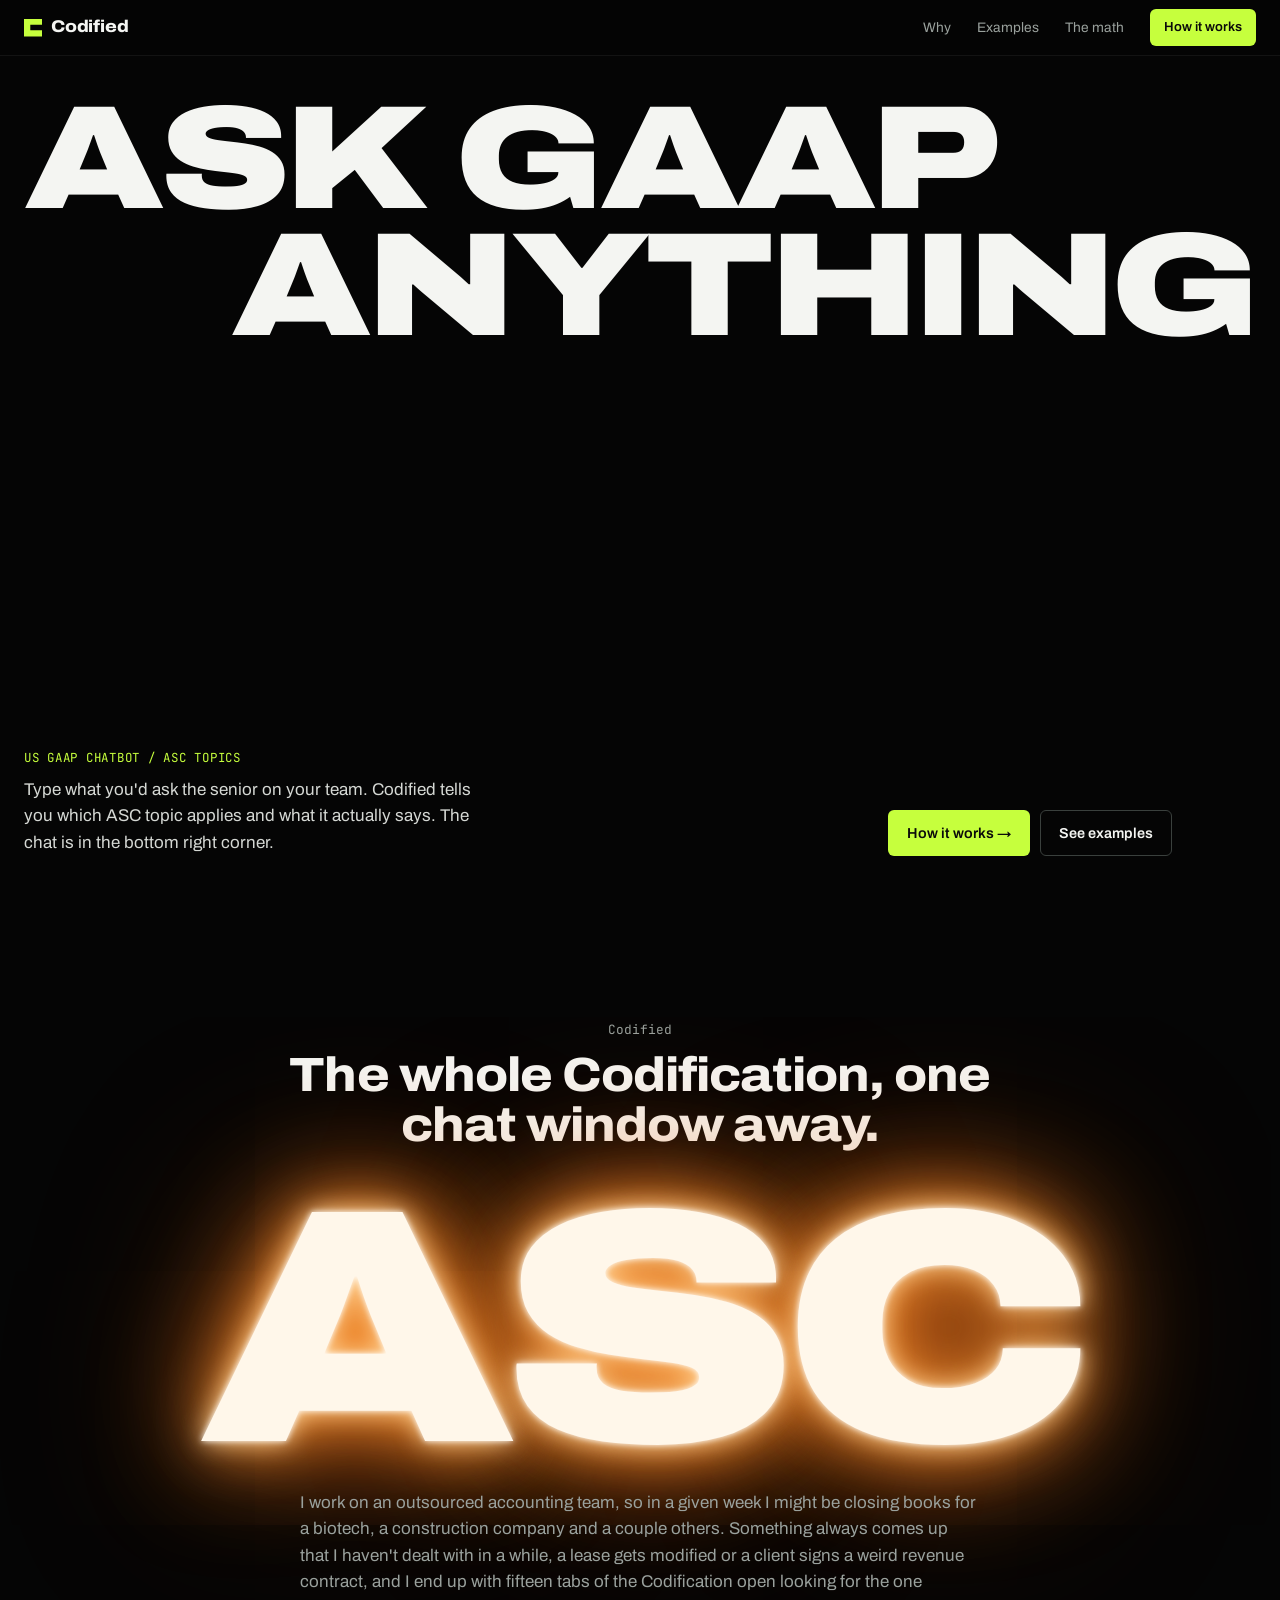
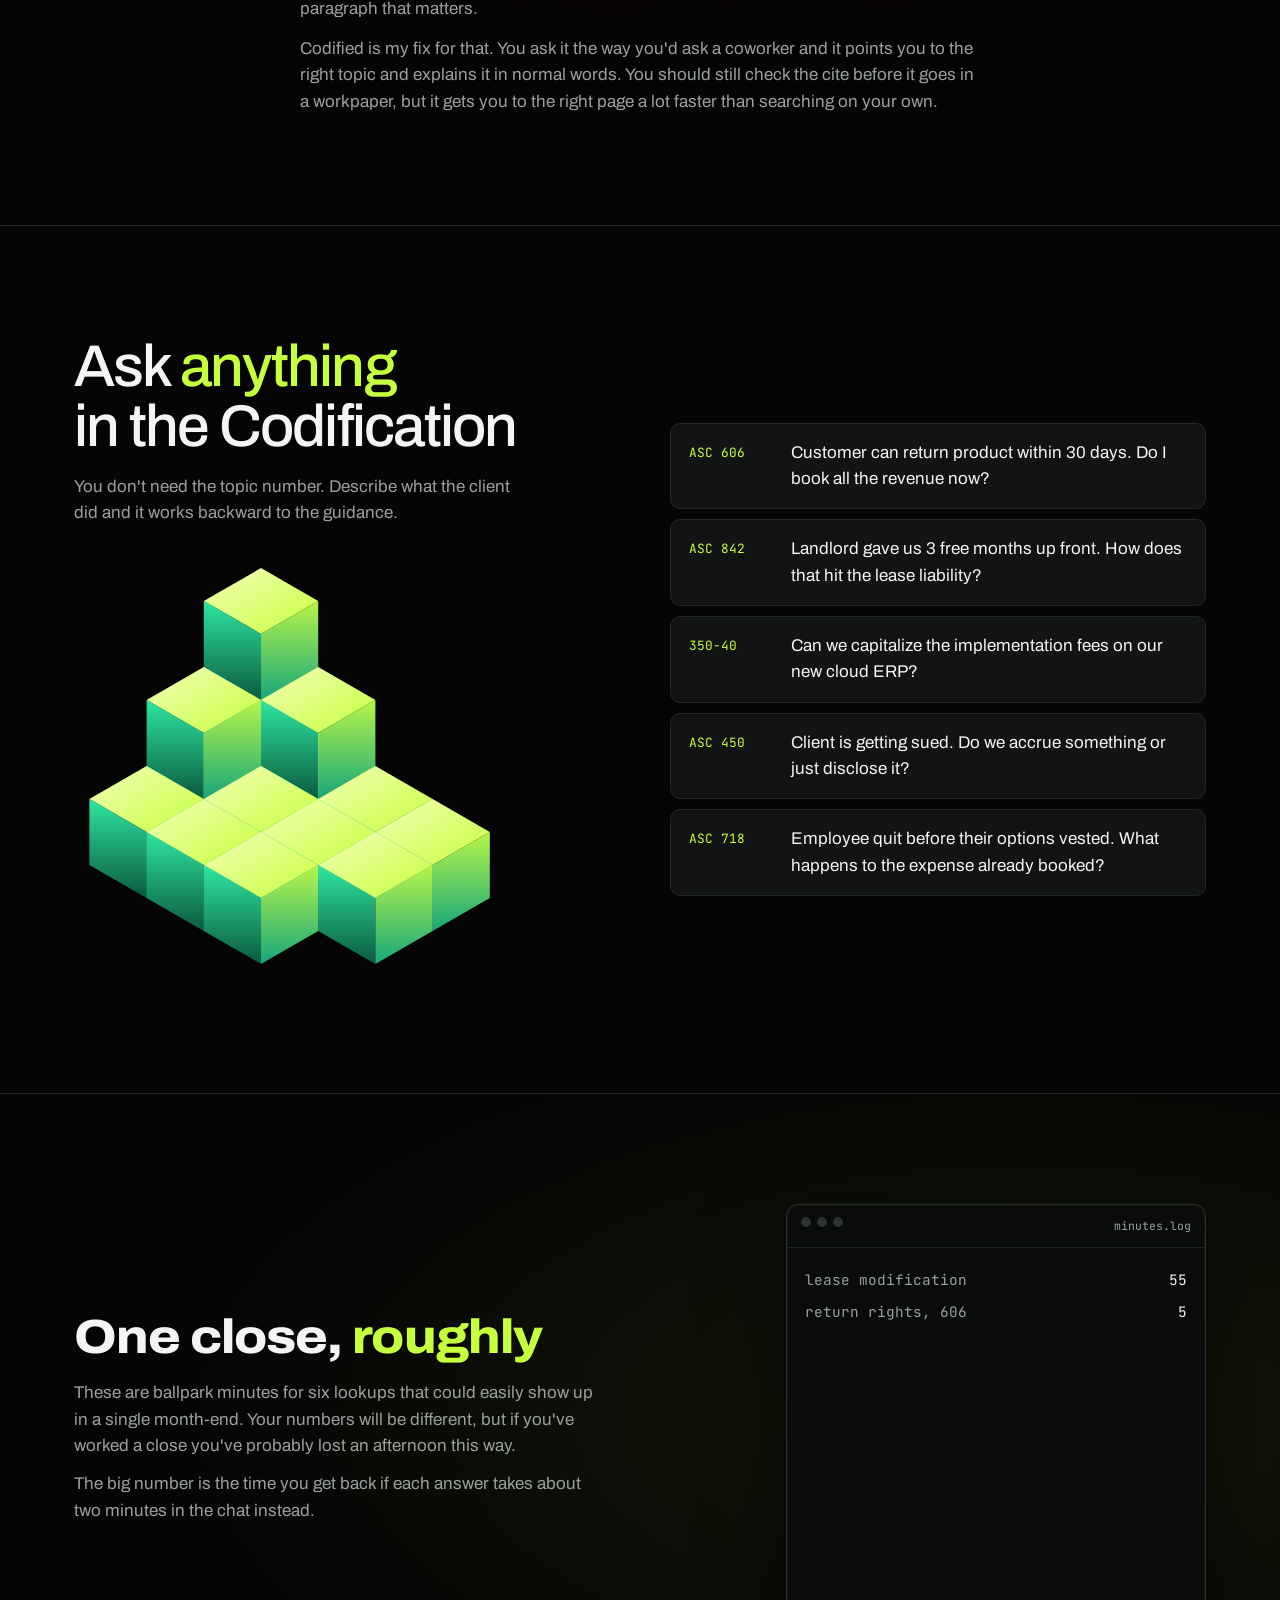
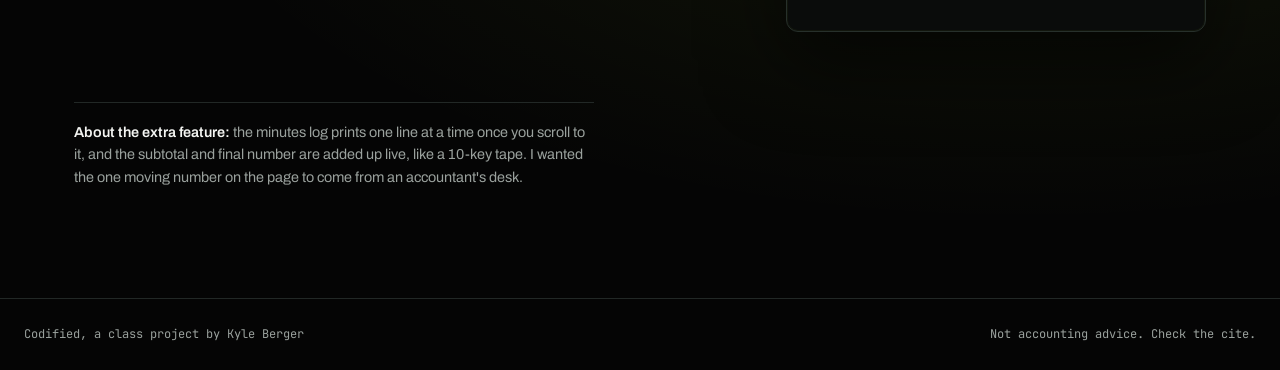
==== commit bb7c7d67: "Fix chat overlap and mobile headline" ====
--- a/index.html
+++ b/index.html
@@ -8,7 +8,7 @@
   <link rel="preconnect" href="https://fonts.googleapis.com">
   <link rel="preconnect" href="https://fonts.gstatic.com" crossorigin>
   <link href="https://fonts.googleapis.com/css2?family=Archivo:wdth,wght@62..125,100..900&family=JetBrains+Mono:wght@400;700&display=swap" rel="stylesheet">
-  <link rel="stylesheet" href="style.css?v=3">
+  <link rel="stylesheet" href="style.css?v=4">
 </head>
 <body>
 
--- a/style.css
+++ b/style.css
@@ -69,7 +69,7 @@
 .hero-foot { display: flex; justify-content: space-between; align-items: flex-end; gap: 30px; flex-wrap: wrap; }
 .hero-foot .tag { font-family: var(--mono); font-size: .78rem; color: var(--lime); text-transform: uppercase; letter-spacing: .06em; margin-bottom: 10px; }
 .hero-foot p { max-width: 460px; color: #d5d8d4; }
-.hero-ctas { display: flex; gap: 10px; }
+.hero-ctas { display: flex; gap: 10px; margin-right: 84px; }
 
 /* glow section */
 .glow { padding: 120px 0 110px; text-align: center; position: relative; overflow: hidden; }
@@ -170,6 +170,9 @@
   .nav-links a.hide-sm { display: none; }
   .p2-hero .blocks { display: none; }
   .mega span:last-child { text-align: left; }
+  .mega { font-size: 12.5vw; }
+  .hero-ctas { margin-right: 0; }
+  .glowword { font-size: 30vw; }
 }
 @media (prefers-reduced-motion: reduce) {
   .blocks, .glowword { animation: none; }
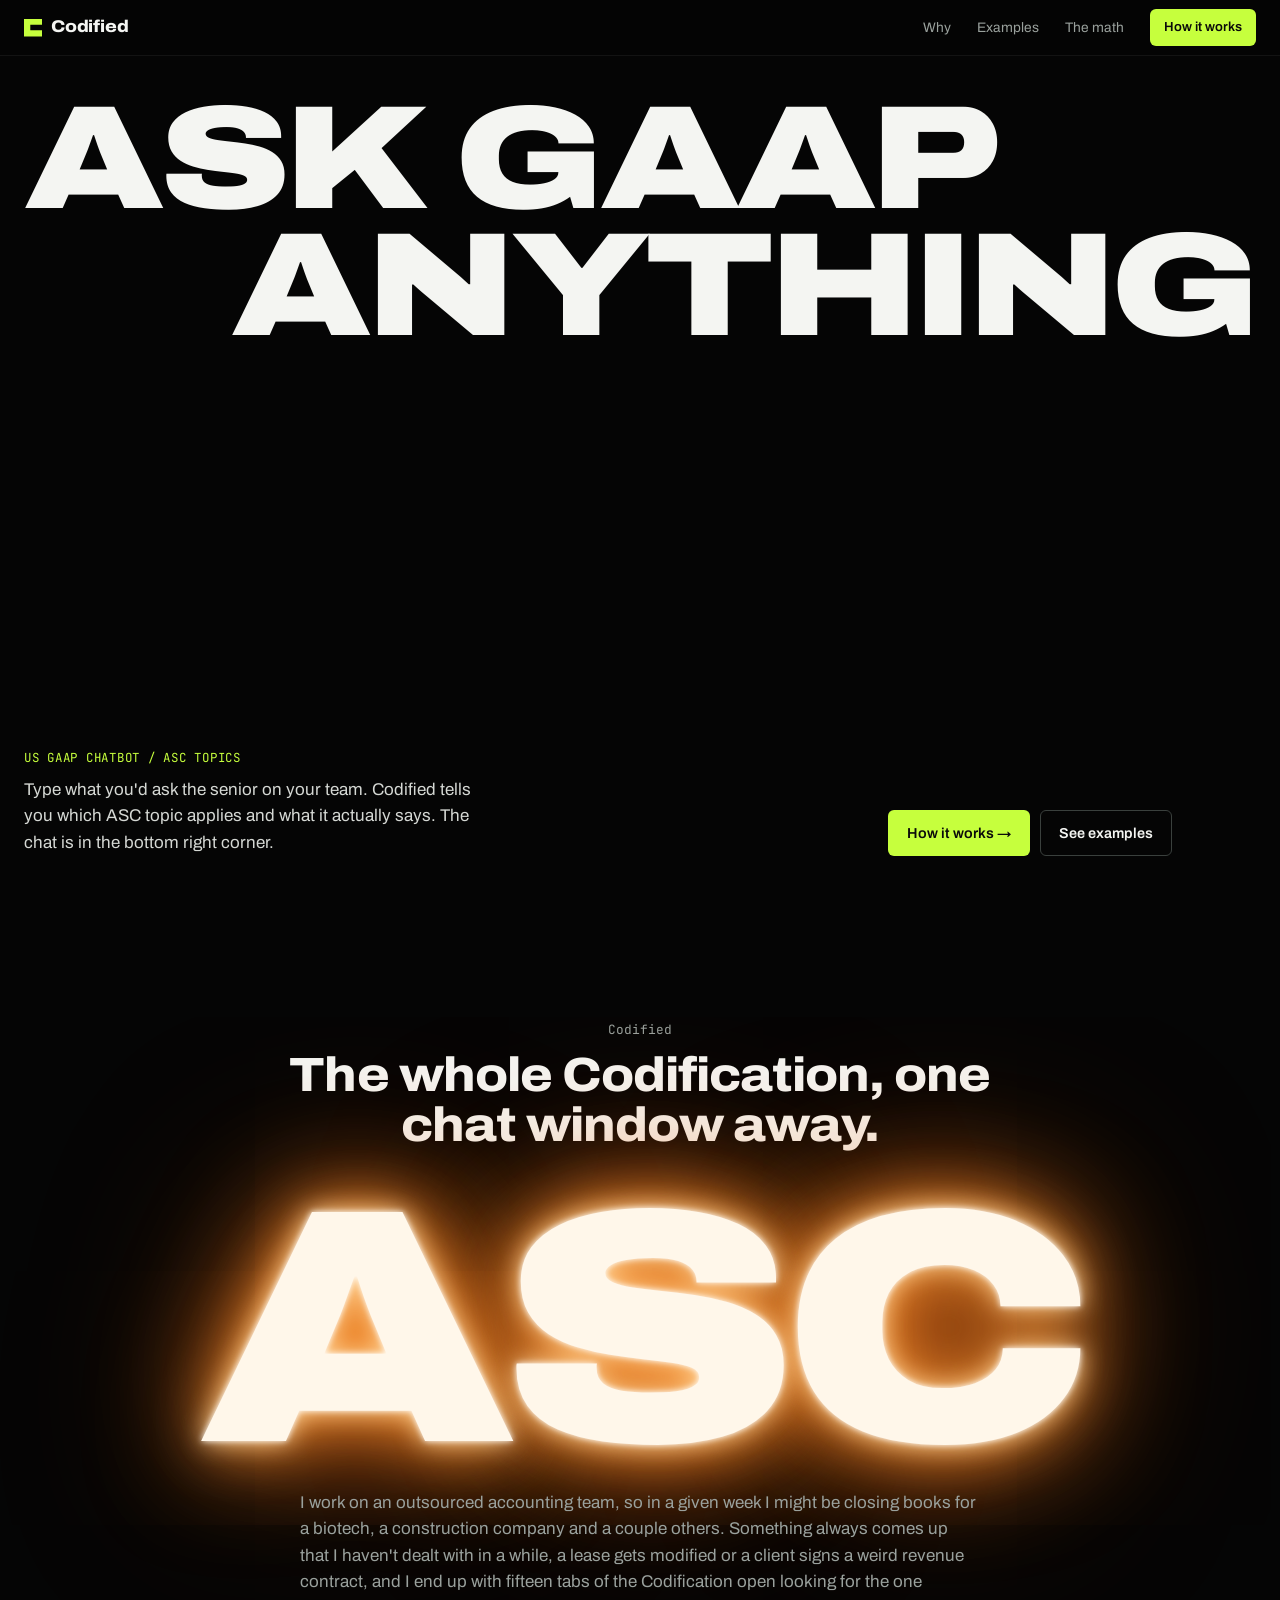
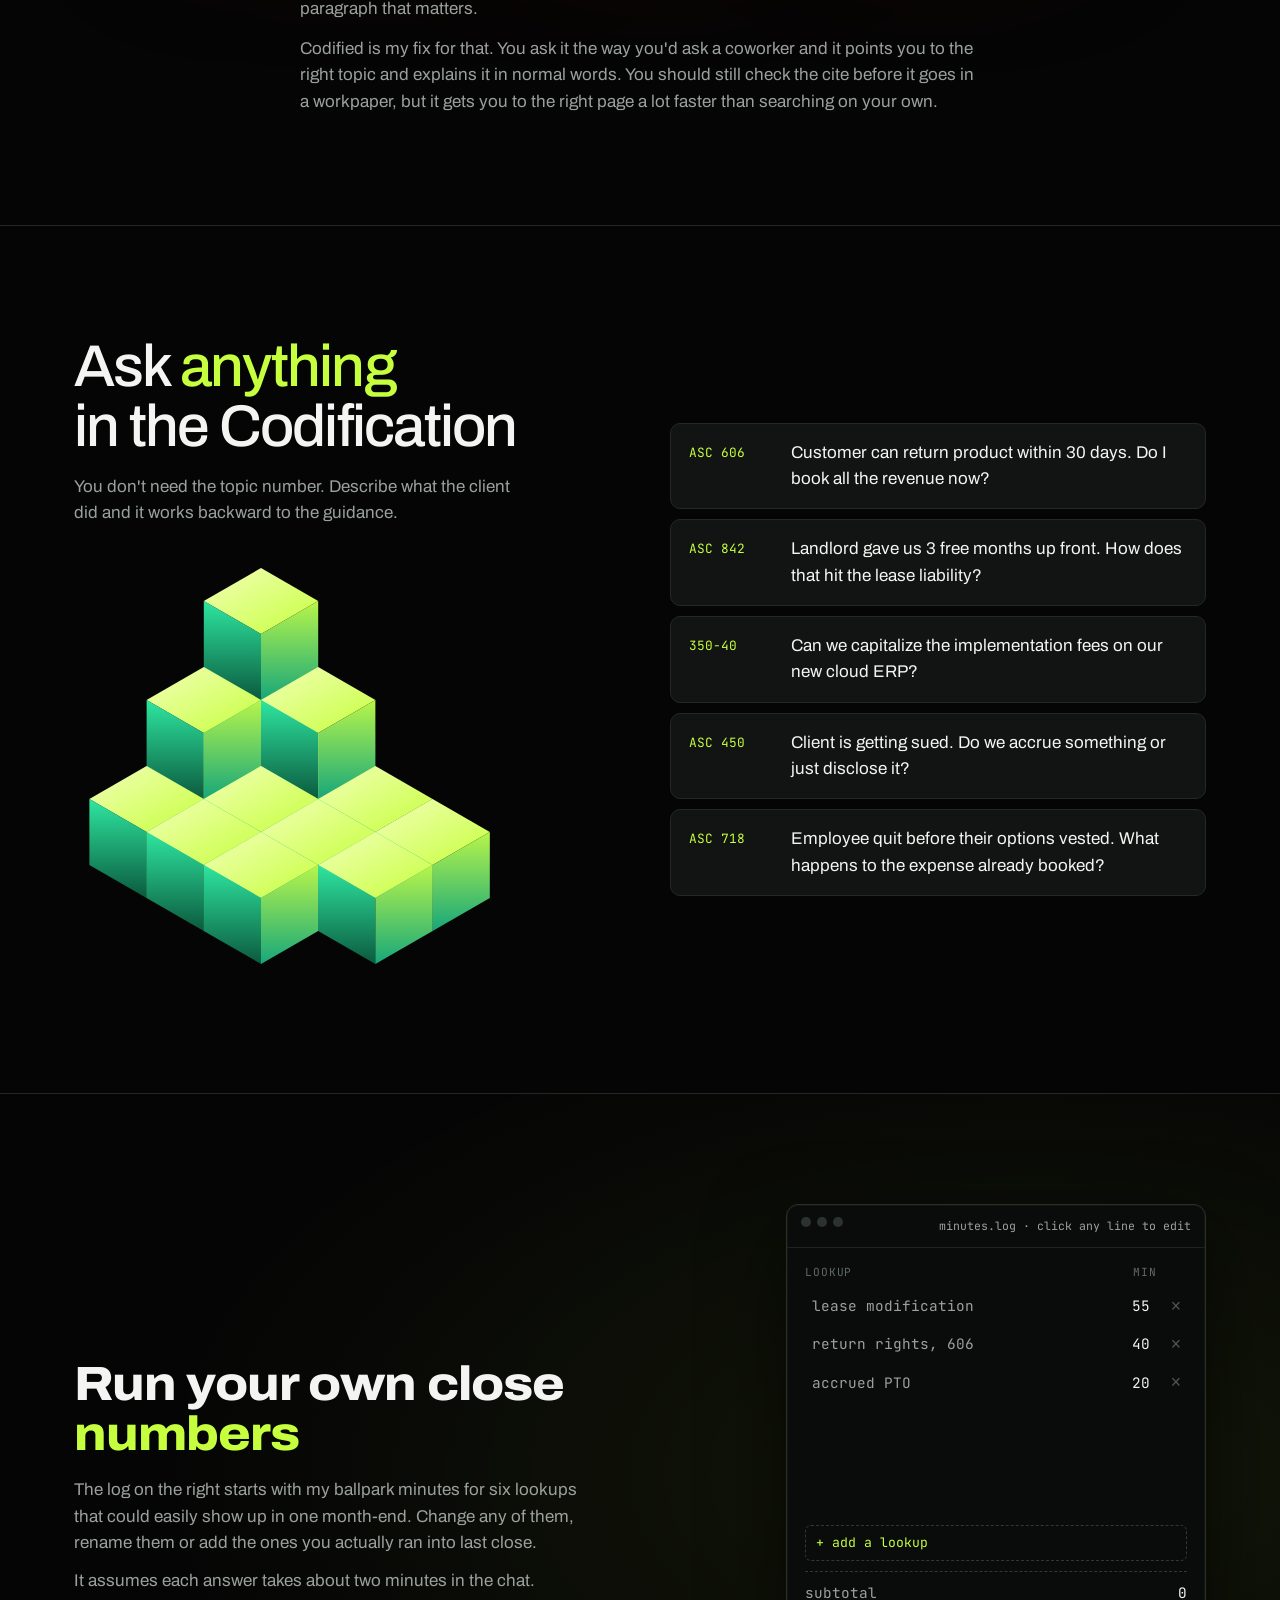
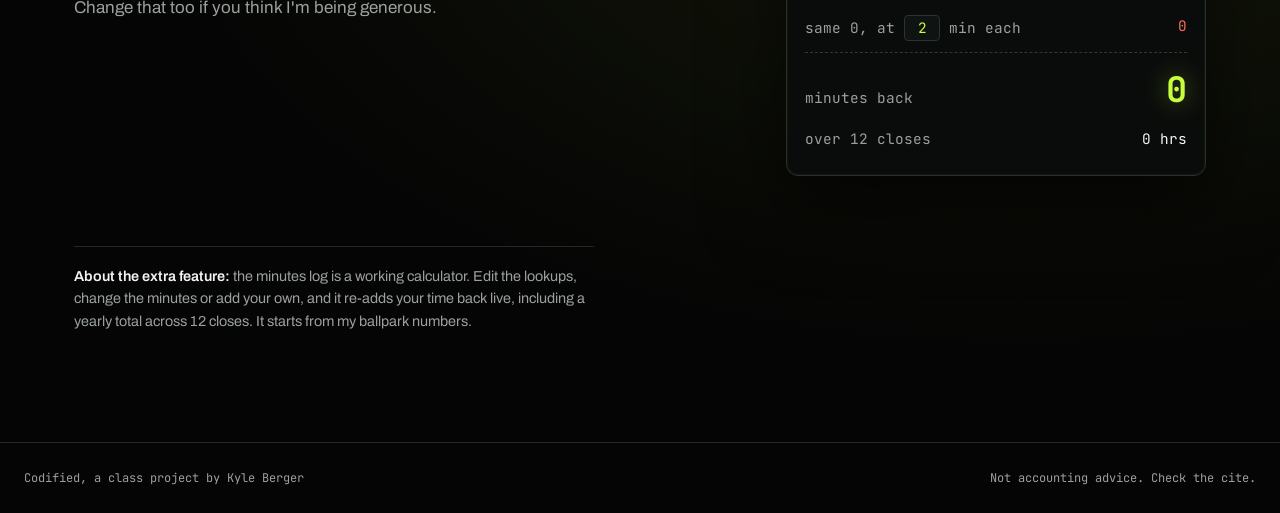
==== commit 89b9db1d: "Make minutes log an interactive calculator" ====
--- a/index.html
+++ b/index.html
@@ -8,7 +8,7 @@
   <link rel="preconnect" href="https://fonts.googleapis.com">
   <link rel="preconnect" href="https://fonts.gstatic.com" crossorigin>
   <link href="https://fonts.googleapis.com/css2?family=Archivo:wdth,wght@62..125,100..900&family=JetBrains+Mono:wght@400;700&display=swap" rel="stylesheet">
-  <link rel="stylesheet" href="style.css?v=4">
+  <link rel="stylesheet" href="style.css?v=5">
 </head>
 <body>
 
@@ -93,27 +93,25 @@
     <div class="wrap">
       <div class="math-grid">
         <div>
-          <h2>One close, <span class="lime">roughly</span></h2>
-          <p>These are ballpark minutes for six lookups that could easily show up in a single month-end. Your numbers will be different, but if you've worked a close you've probably lost an afternoon this way.</p>
-          <p>The big number is the time you get back if each answer takes about two minutes in the chat instead.</p>
+          <h2>Run your own close <span class="lime">numbers</span></h2>
+          <p>The log on the right starts with my ballpark minutes for six lookups that could easily show up in one month-end. Change any of them, rename them or add the ones you actually ran into last close.</p>
+          <p>It assumes each answer takes about two minutes in the chat. Change that too if you think I'm being generous.</p>
         </div>
-        <div class="console" id="tapeEl">
-          <div class="console-top"><i></i><i></i><i></i><span>minutes.log</span></div>
+        <div class="console" id="calc">
+          <div class="console-top"><i></i><i></i><i></i><span>minutes.log &middot; click any line to edit</span></div>
           <div class="console-body">
-            <div class="row" data-v="55"><span class="d">lease modification</span><span class="n">0</span></div>
-            <div class="row" data-v="40"><span class="d">return rights, 606</span><span class="n">0</span></div>
-            <div class="row" data-v="20"><span class="d">accrued PTO</span><span class="n">0</span></div>
-            <div class="row" data-v="35"><span class="d">cloud software costs</span><span class="n">0</span></div>
-            <div class="row" data-v="45"><span class="d">option forfeiture</span><span class="n">0</span></div>
-            <div class="row" data-v="70"><span class="d">warrant: debt or equity?</span><span class="n">0</span></div>
-            <div class="row sum" data-sum="sub"><span class="d">subtotal</span><span class="n">0</span></div>
-            <div class="row neg" data-v="-12"><span class="d">same six, in the chat</span><span class="n">0</span></div>
-            <div class="row sum big" data-sum="all"><span class="d">minutes back</span><span class="n">0</span></div>
+            <div class="calc-head"><span>lookup</span><span>min</span></div>
+            <div id="rows"></div>
+            <button type="button" class="add" id="addRow">+ add a lookup</button>
+            <div class="row sum on"><span class="d">subtotal</span><span class="n" id="sub">0</span></div>
+            <div class="row neg on"><span class="d">same <span id="cnt">0</span>, at <input class="mini" id="per" type="number" min="0" max="60" value="2" aria-label="Minutes per question in the chat"> min each</span><span class="n" id="chat">0</span></div>
+            <div class="row sum big on"><span class="d">minutes back</span><span class="n" id="back">0</span></div>
+            <div class="row yr on"><span class="d">over 12 closes</span><span class="n"><span id="yr">0</span> hrs</span></div>
           </div>
         </div>
       </div>
 
-      <p class="xnote"><b>About the extra feature:</b> the minutes log prints one line at a time once you scroll to it, and the subtotal and final number are added up live, like a 10-key tape. I wanted the one moving number on the page to come from an accountant's desk.</p>
+      <p class="xnote"><b>About the extra feature:</b> the minutes log is a working calculator. Edit the lookups, change the minutes or add your own, and it re-adds your time back live, including a yearly total across 12 closes. It starts from my ballpark numbers.</p>
     </div>
   </section>
 
@@ -124,42 +122,72 @@
 
   <script>
     (function () {
-      var box = document.getElementById('tapeEl');
-      var rows = Array.prototype.slice.call(box.querySelectorAll('.row'));
-      var started = false;
+      var seed = [
+        ['lease modification', 55], ['return rights, 606', 40], ['accrued PTO', 20],
+        ['cloud software costs', 35], ['option forfeiture', 45], ['warrant: debt or equity?', 70]
+      ];
+      var rowsEl = document.getElementById('rows');
+      var per = document.getElementById('per');
+      var out = { sub: document.getElementById('sub'), chat: document.getElementById('chat'),
+                  back: document.getElementById('back'), yr: document.getElementById('yr'), cnt: document.getElementById('cnt') };
+      var shown = { sub: 0, chat: 0, back: 0, yr: 0 };
+      var live = false;
 
-      function animateNum(el, to, ms) {
-        var t0 = null;
+      function tween(key, to, decimals) {
+        var from = shown[key], t0 = null, el = out[key];
+        shown[key] = to;
         function step(t) {
           if (!t0) t0 = t;
-          var p = Math.min((t - t0) / ms, 1);
-          el.textContent = Math.round(to * (1 - Math.pow(1 - p, 3)));
+          var p = Math.min((t - t0) / 500, 1), e = 1 - Math.pow(1 - p, 3);
+          el.textContent = (from + (to - from) * e).toFixed(decimals || 0);
           if (p < 1) requestAnimationFrame(step);
         }
         requestAnimationFrame(step);
       }
 
-      function run() {
-        if (started) return;
-        started = true;
-        var sub = 0, all = 0;
-        rows.forEach(function (row, i) {
-          setTimeout(function () {
-            var v;
-            if (row.dataset.sum === 'sub') v = sub;
-            else if (row.dataset.sum === 'all') v = all;
-            else { v = +row.dataset.v; if (v > 0) sub += v; all += v; }
-            row.classList.add('on');
-            animateNum(row.querySelector('.n'), v, row.dataset.sum === 'all' ? 1200 : 400);
-          }, i * 380);
-        });
+      function recalc() {
+        if (!live) return;
+        var mins = [].map.call(rowsEl.querySelectorAll('.m'), function (i) { return Math.max(0, +i.value || 0); });
+        var sub = mins.reduce(function (a, b) { return a + b; }, 0);
+        var chat = mins.length * Math.max(0, +per.value || 0);
+        var back = sub - chat;
+        out.cnt.textContent = mins.length;
+        tween('sub', sub); tween('chat', -chat); tween('back', back); tween('yr', back * 12 / 60, 1);
+        out.back.parentNode.classList.toggle('bad', back < 0);
       }
 
+      function addRow(label, min, focus) {
+        var r = document.createElement('div');
+        r.className = 'row edit';
+        r.innerHTML = '<input class="lbl" type="text" maxlength="32" aria-label="Lookup name">' +
+                      '<input class="m" type="number" min="0" max="999" aria-label="Minutes">' +
+                      '<button type="button" class="x" aria-label="Remove lookup">&times;</button>';
+        r.querySelector('.lbl').value = label;
+        r.querySelector('.m').value = min;
+        r.querySelector('.x').onclick = function () { r.remove(); recalc(); };
+        rowsEl.appendChild(r);
+        if (focus) { r.classList.add('on'); r.querySelector('.lbl').select(); }
+        return r;
+      }
+
+      seed.forEach(function (s) { addRow(s[0], s[1]); });
+      rowsEl.addEventListener('input', recalc);
+      per.addEventListener('input', recalc);
+      document.getElementById('addRow').onclick = function () {
+        addRow('new lookup', 30, true); recalc();
+      };
+
+      function start() {
+        var rows = rowsEl.querySelectorAll('.row');
+        [].forEach.call(rows, function (r, i) { setTimeout(function () { r.classList.add('on'); }, i * 160); });
+        setTimeout(function () { live = true; recalc(); }, rows.length * 160);
+      }
+      var box = document.getElementById('calc');
       if ('IntersectionObserver' in window) {
         new IntersectionObserver(function (entries, obs) {
-          if (entries[0].isIntersecting) { run(); obs.disconnect(); }
+          if (entries[0].isIntersecting) { start(); obs.disconnect(); }
         }, { threshold: 0.25 }).observe(box);
-      } else { run(); }
+      } else { start(); }
     })();
   </script>
 
--- a/style.css
+++ b/style.css
@@ -177,3 +177,22 @@
 @media (prefers-reduced-motion: reduce) {
   .blocks, .glowword { animation: none; }
 }
+
+/* calculator */
+.calc-head { display: flex; justify-content: space-between; font-size: .7rem; color: #5f6a64; text-transform: uppercase; letter-spacing: .08em; padding: 0 30px 6px 0; }
+.row.edit { align-items: center; gap: 8px; padding: 3px 0; }
+.row.edit input { font: inherit; color: var(--text); background: transparent; border: 1px solid transparent; border-radius: 5px; padding: 4px 6px; }
+.row.edit input:hover { border-color: #2a332e; }
+.row.edit input:focus { outline: none; border-color: var(--lime); background: #0f1311; }
+.row.edit .lbl { flex: 1; min-width: 0; color: var(--dim); }
+.row.edit .m { width: 64px; text-align: right; }
+.row.edit .x { background: none; border: 0; color: #4d5852; font-size: 1.1rem; cursor: pointer; width: 22px; line-height: 1; }
+.row.edit .x:hover { color: #ff6b5b; }
+.add { margin: 8px 0 4px; background: none; border: 1px dashed #2f3833; color: var(--lime); font: inherit; font-size: .82rem; padding: 7px 10px; border-radius: 6px; width: 100%; cursor: pointer; text-align: left; }
+.add:hover { border-color: var(--lime); }
+input.mini { font: inherit; width: 4ch; color: var(--lime); background: #0f1311; border: 1px solid #2a332e; border-radius: 4px; text-align: center; padding: 1px 2px; -moz-appearance: textfield; }
+input.mini:focus { outline: none; border-color: var(--lime); }
+.row.yr .n { color: var(--text); }
+.row.bad .n { color: #ff6b5b; text-shadow: none; }
+.console input[type=number]::-webkit-inner-spin-button, .console input[type=number]::-webkit-outer-spin-button { -webkit-appearance: none; margin: 0; }
+.console input[type=number] { -moz-appearance: textfield; }
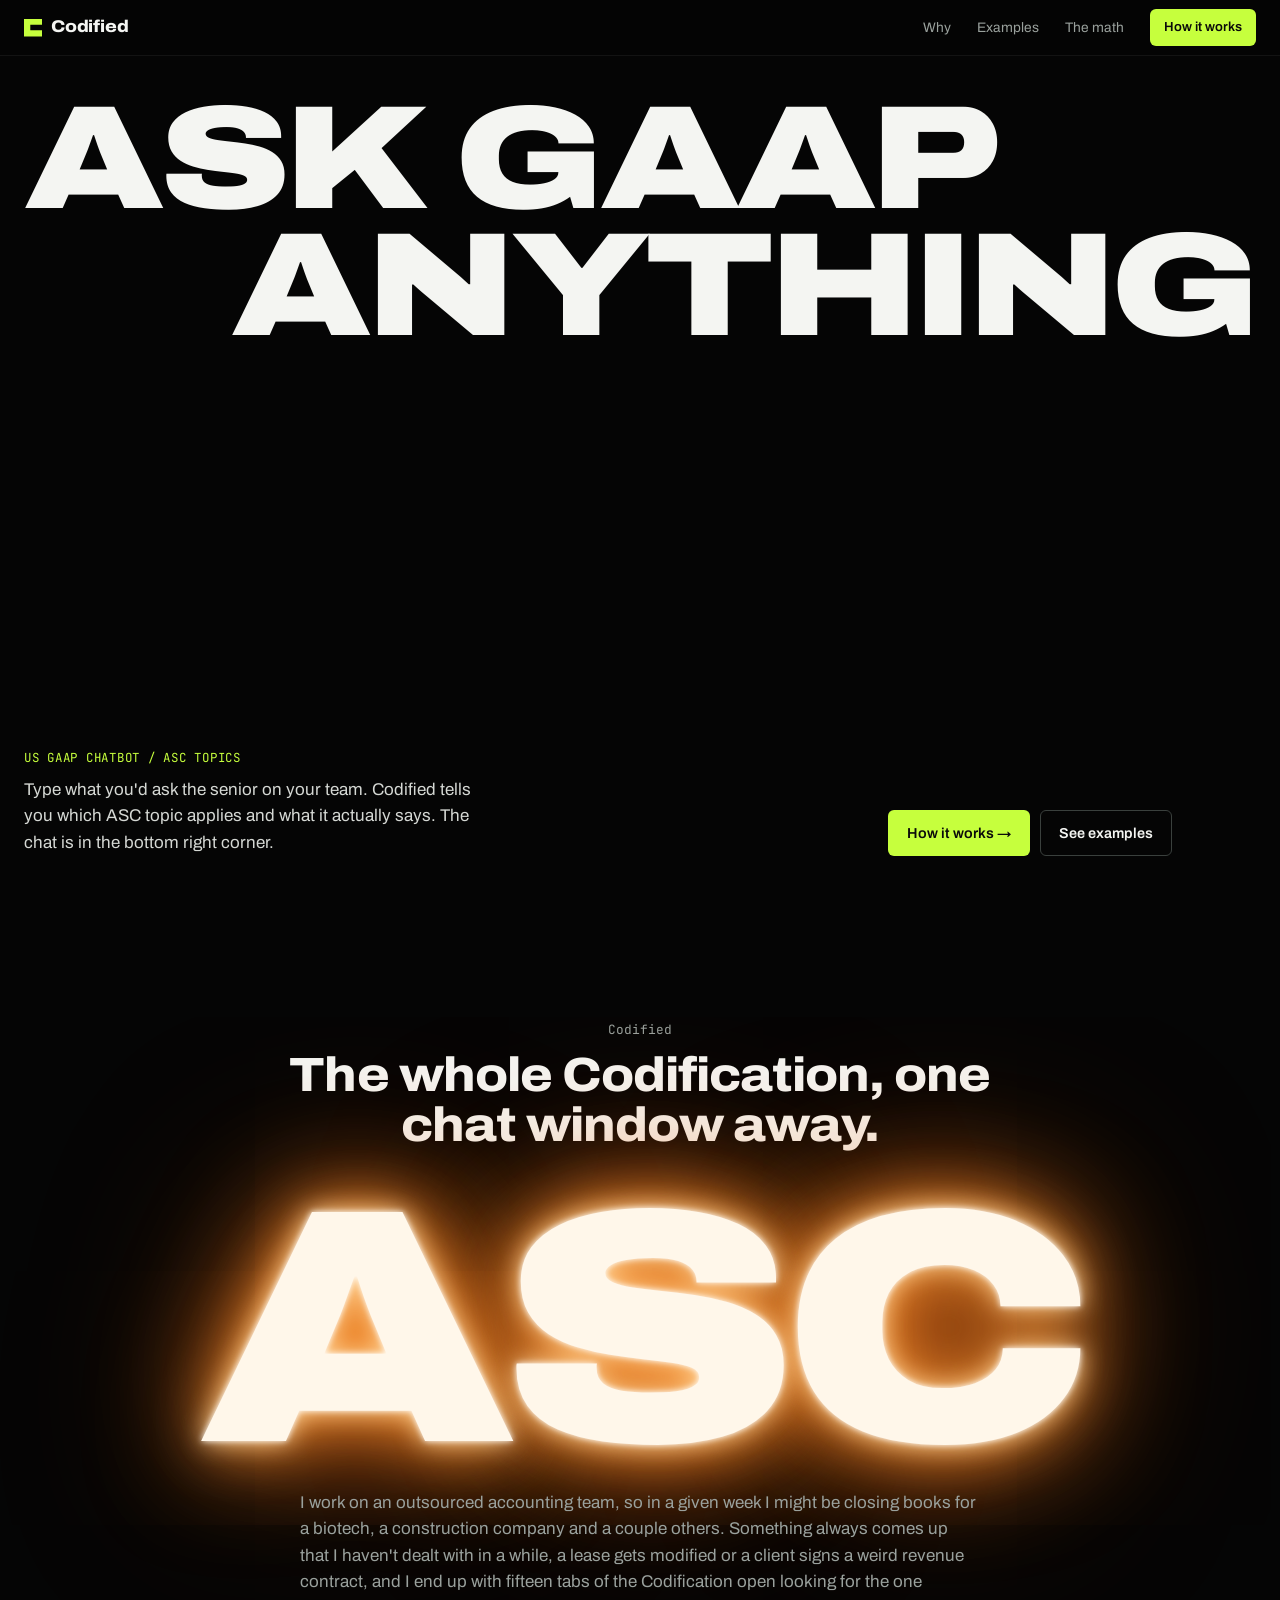
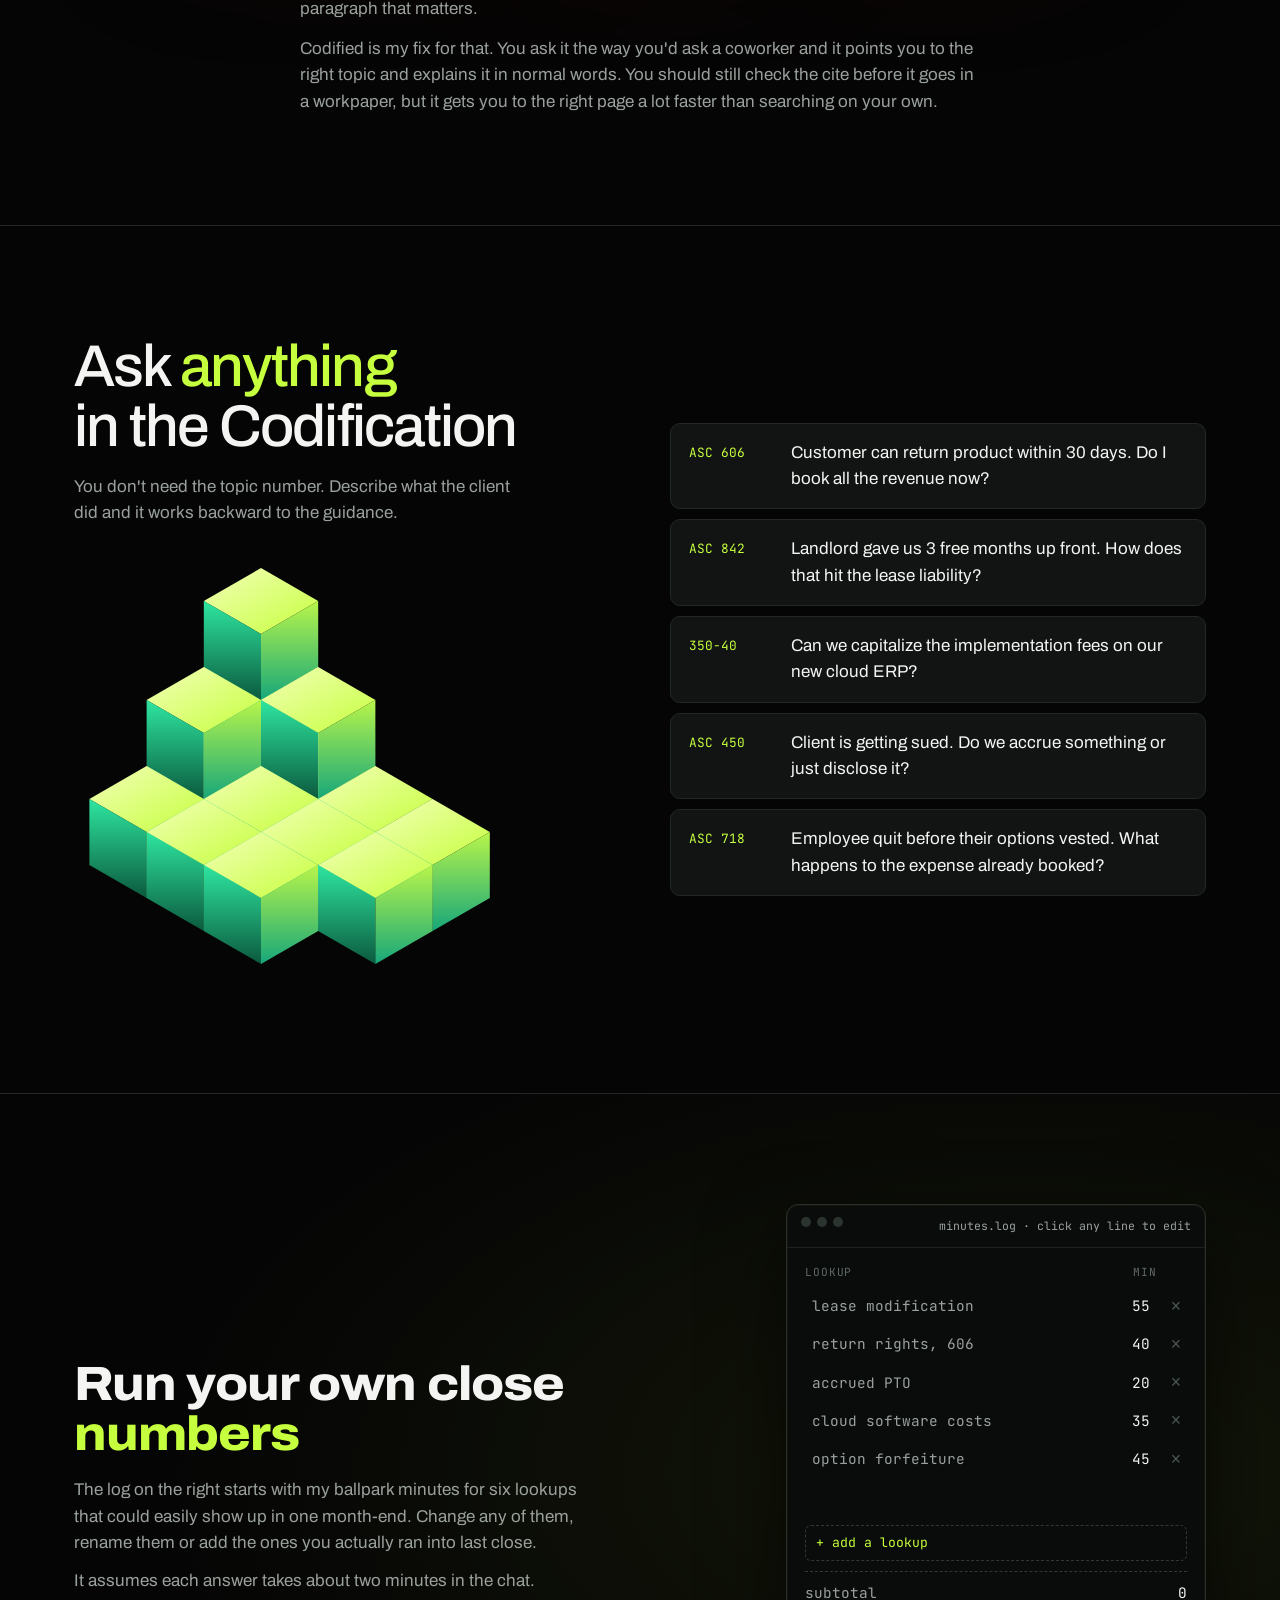
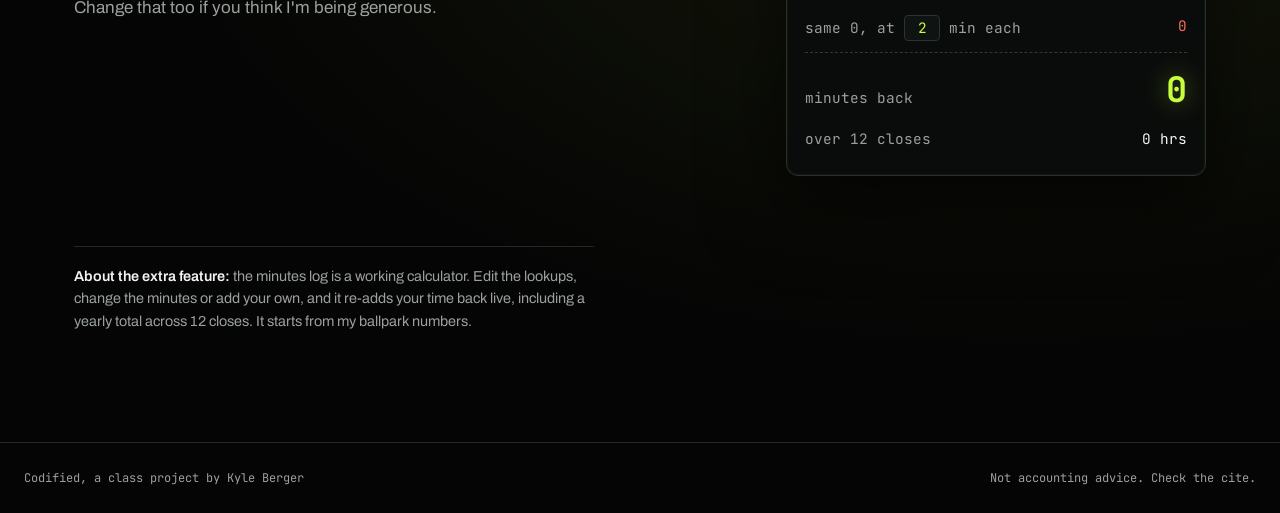
==== commit f00b3bbb: "Swap in ASC Assist chatbot" ====
--- a/index.html
+++ b/index.html
@@ -192,7 +192,7 @@
   </script>
 
   <!-- chatbot -->
-  <script> window.chtlConfig = { chatbotId: "2734689497" } </script>
-  <script async data-id="2734689497" id="chtl-script" type="text/javascript" src="https://chatling.ai/js/embed.js"></script>
+  <script> window.chtlConfig = { chatbotId: "7157746666" } </script>
+  <script async data-id="7157746666" id="chtl-script" type="text/javascript" src="https://chatling.ai/js/embed.js"></script>
 </body>
 </html>
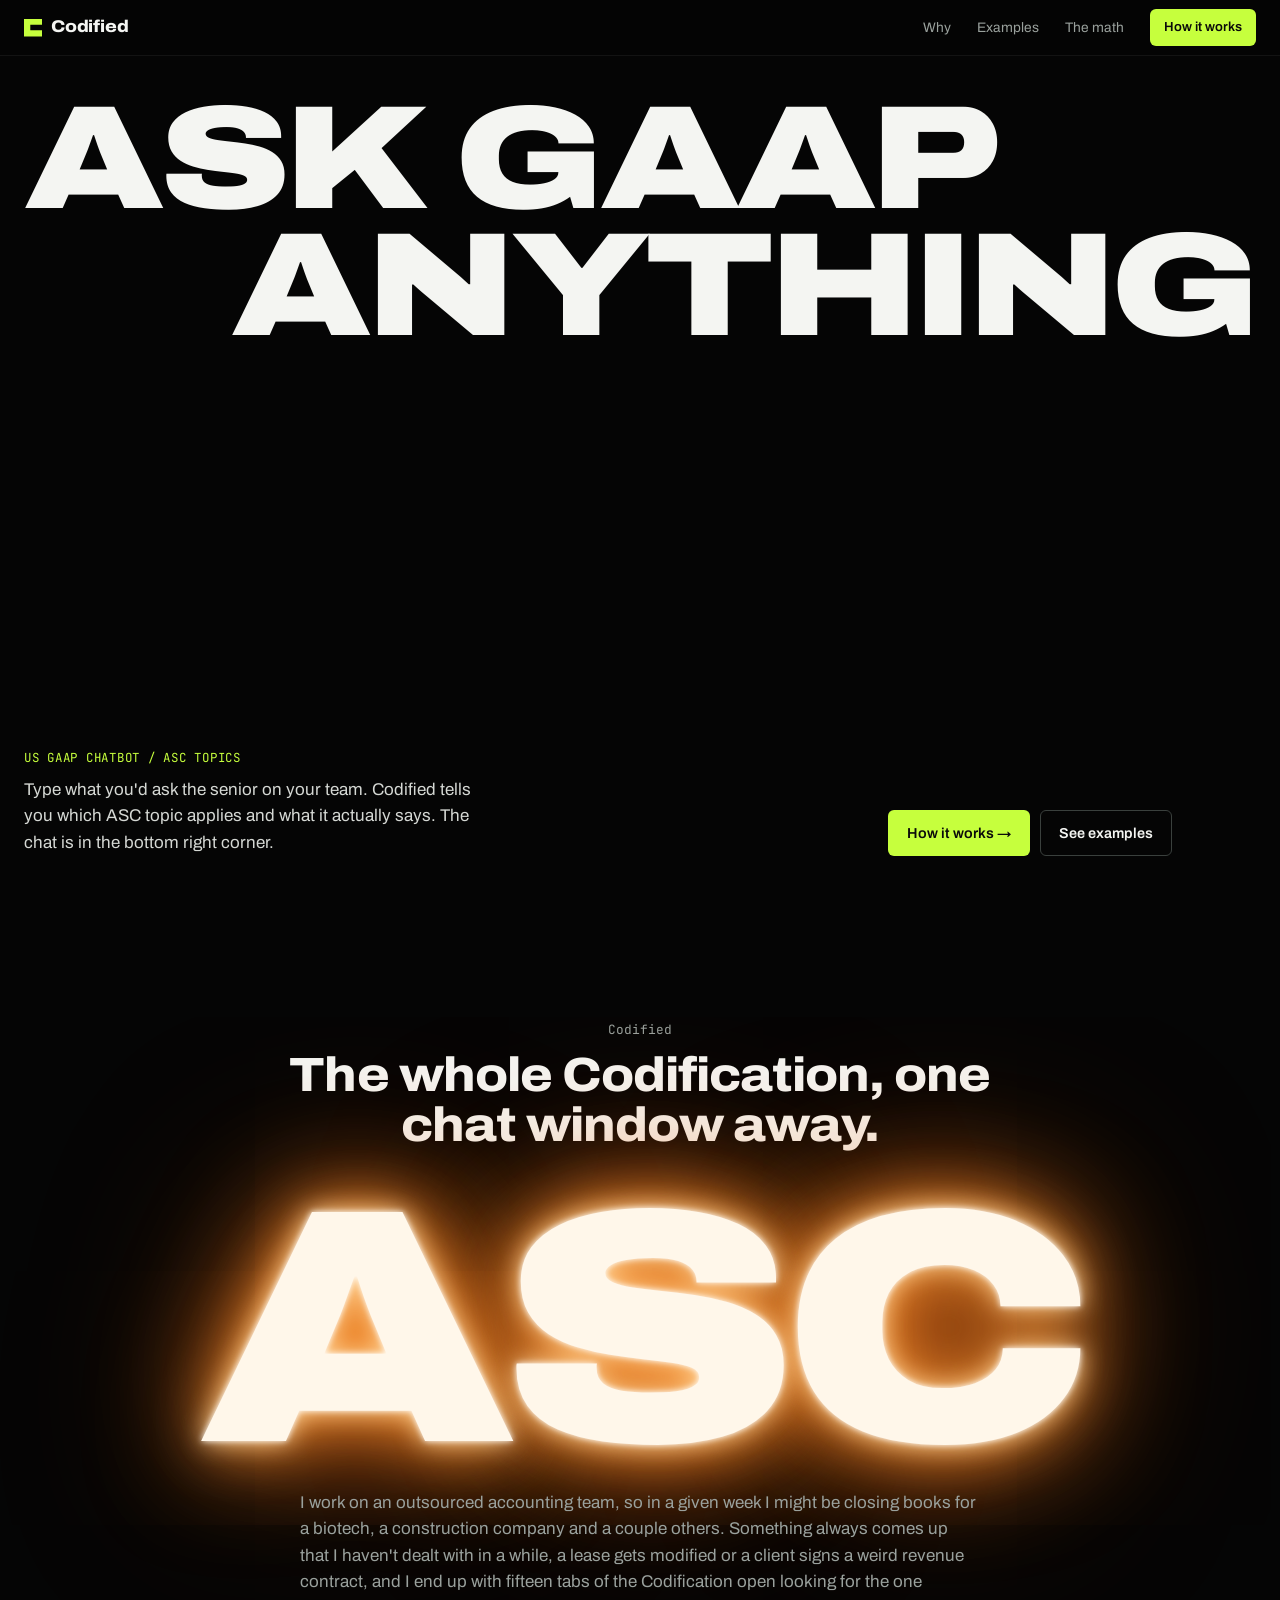
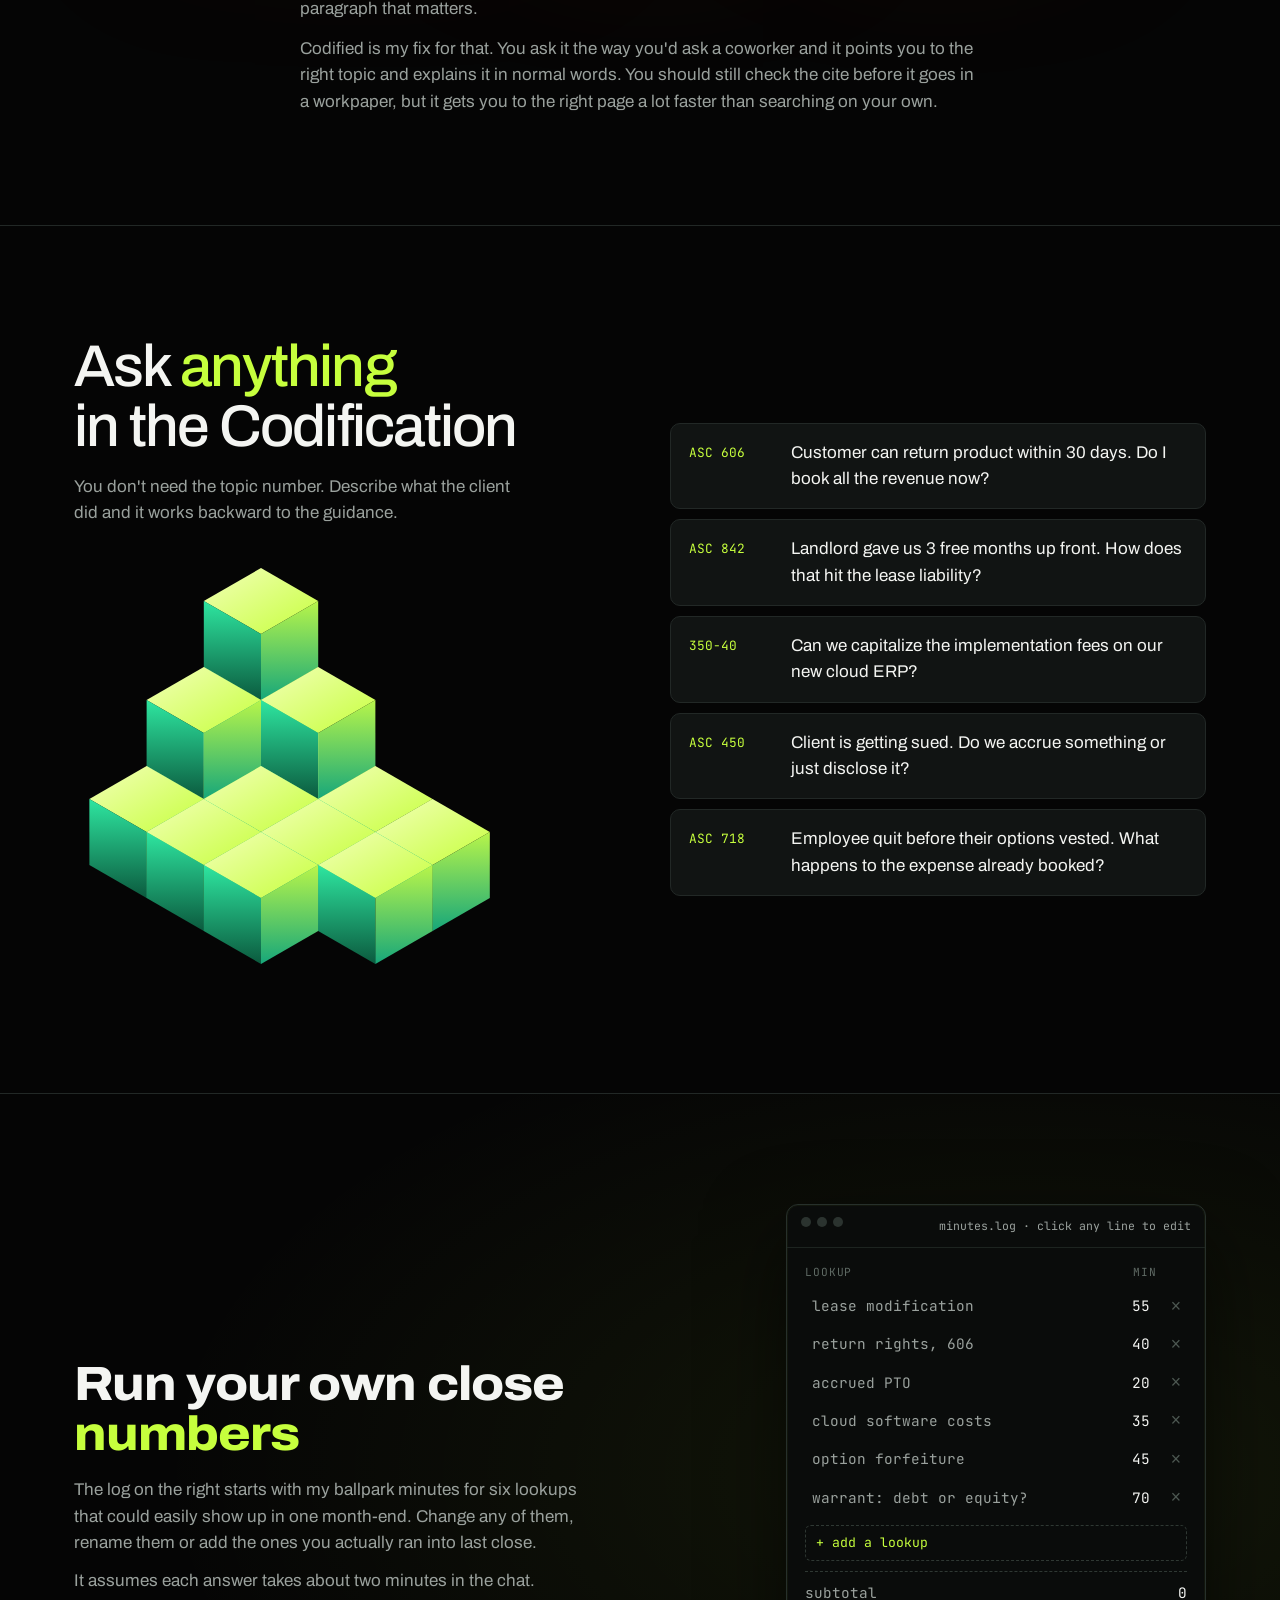
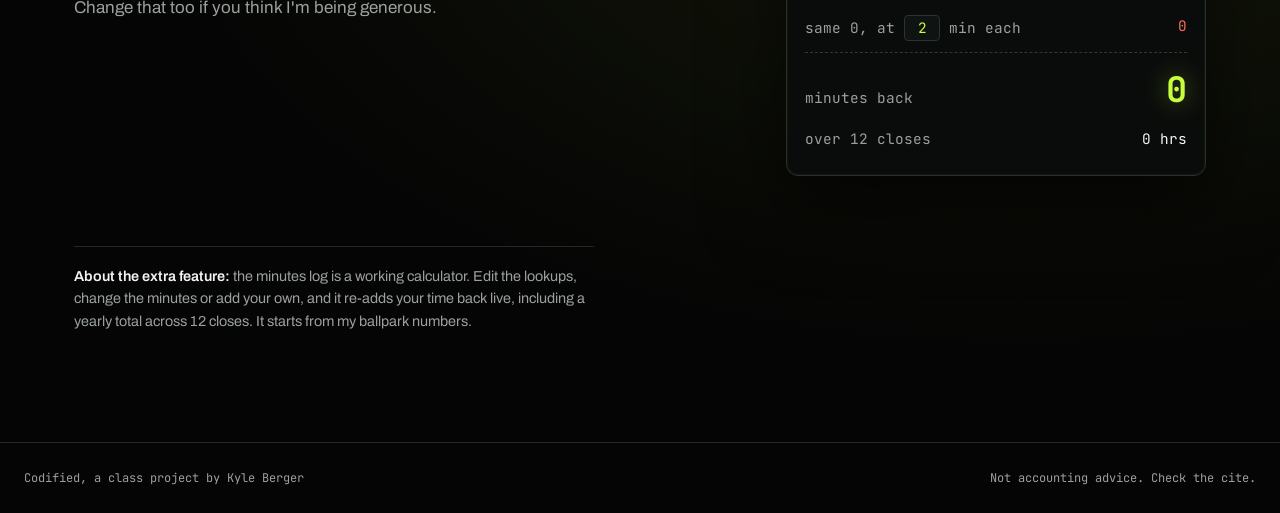
==== commit f16f14dc: "Nudge page 2 graphic" ====
--- a/index.html
+++ b/index.html
@@ -8,7 +8,7 @@
   <link rel="preconnect" href="https://fonts.googleapis.com">
   <link rel="preconnect" href="https://fonts.gstatic.com" crossorigin>
   <link href="https://fonts.googleapis.com/css2?family=Archivo:wdth,wght@62..125,100..900&family=JetBrains+Mono:wght@400;700&display=swap" rel="stylesheet">
-  <link rel="stylesheet" href="style.css?v=5">
+  <link rel="stylesheet" href="style.css?v=6">
 </head>
 <body>
 
--- a/style.css
+++ b/style.css
@@ -133,7 +133,7 @@
 .p2-hero { padding: 150px 0 90px; position: relative; overflow: hidden; }
 .p2-hero h1 { font-weight: 900; font-stretch: 125%; text-transform: uppercase; font-size: clamp(2.8rem, 8vw, 7rem); line-height: .9; letter-spacing: -.03em; max-width: 1000px; }
 .p2-hero p { color: var(--dim); max-width: 600px; margin-top: 26px; font-size: 1.08rem; }
-.p2-hero .blocks { position: absolute; right: -40px; top: 90px; width: 420px; opacity: .9; z-index: -1; }
+.p2-hero .blocks { position: absolute; right: -40px; top: 170px; width: 380px; opacity: .9; z-index: -1; }
 
 .sec { padding: 90px 0; border-top: 1px solid var(--line); }
 .sec-grid { display: grid; grid-template-columns: 300px 1fr; gap: 50px; }
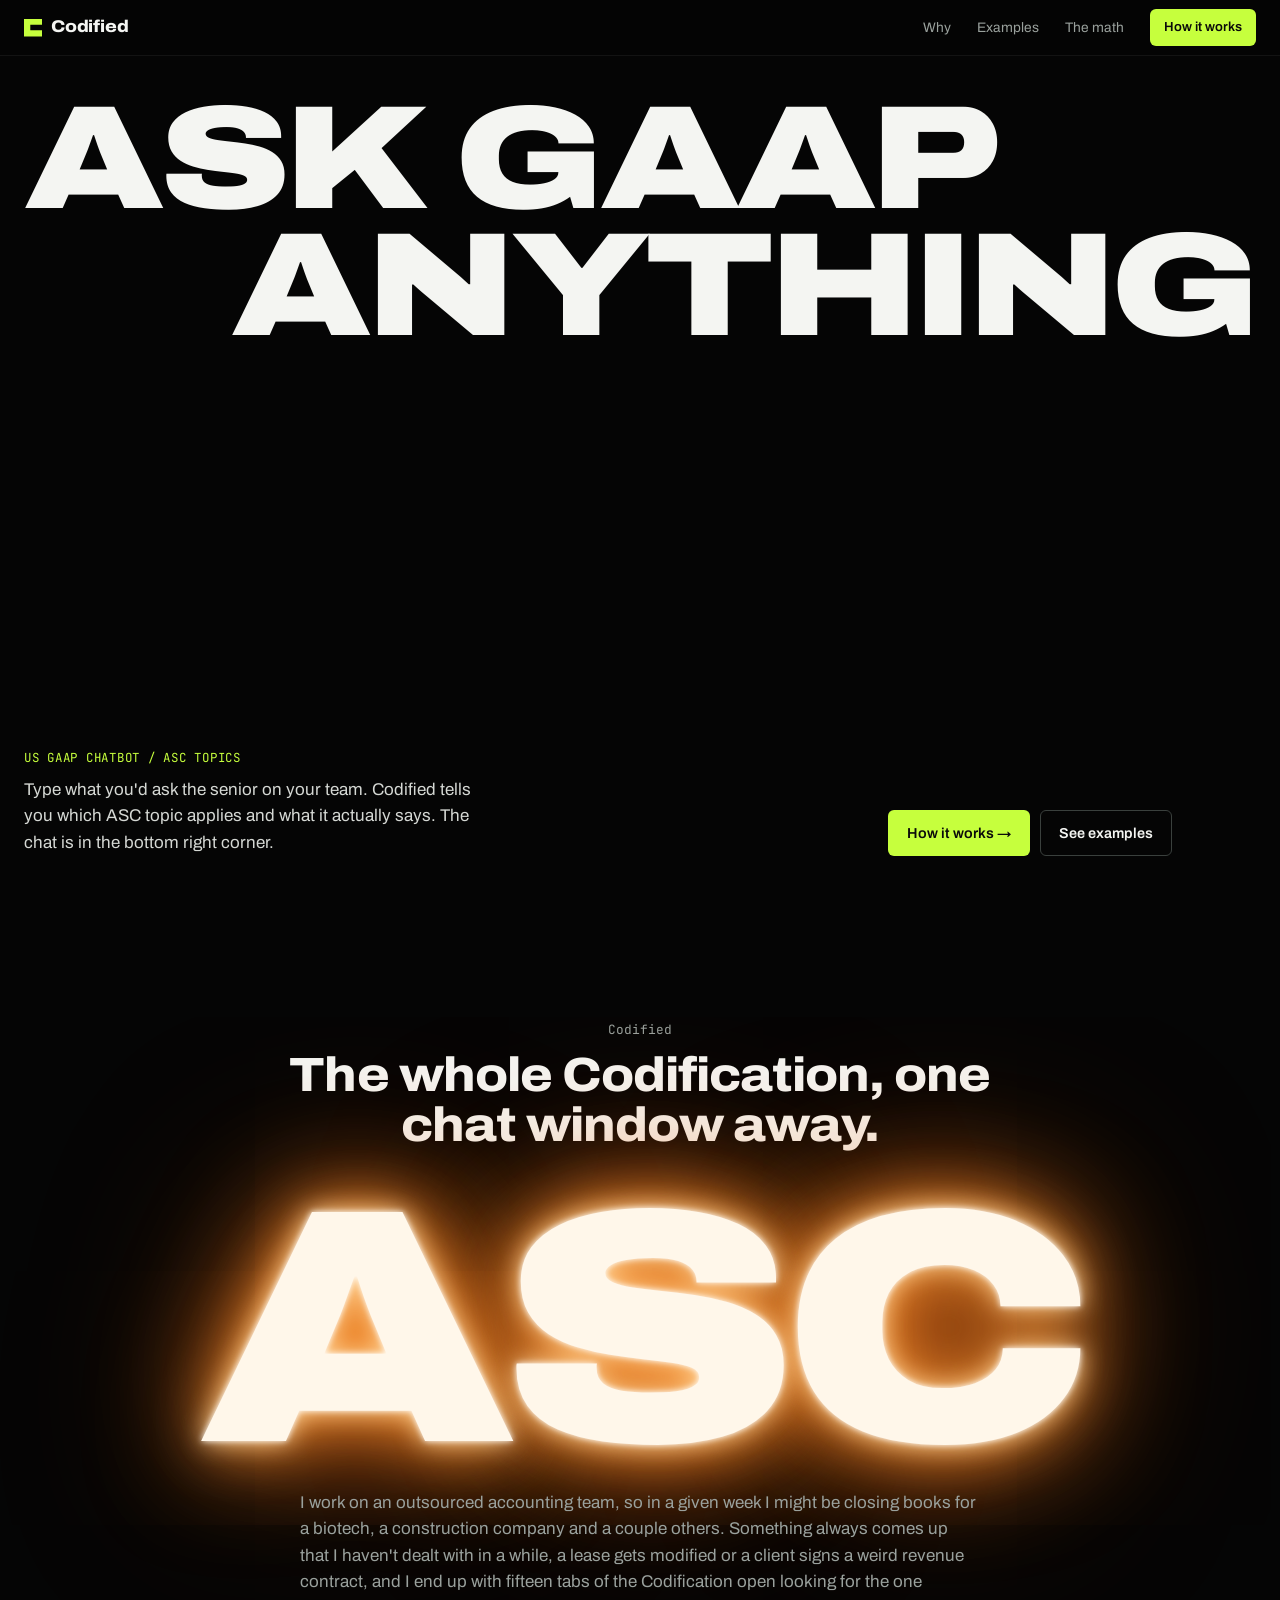
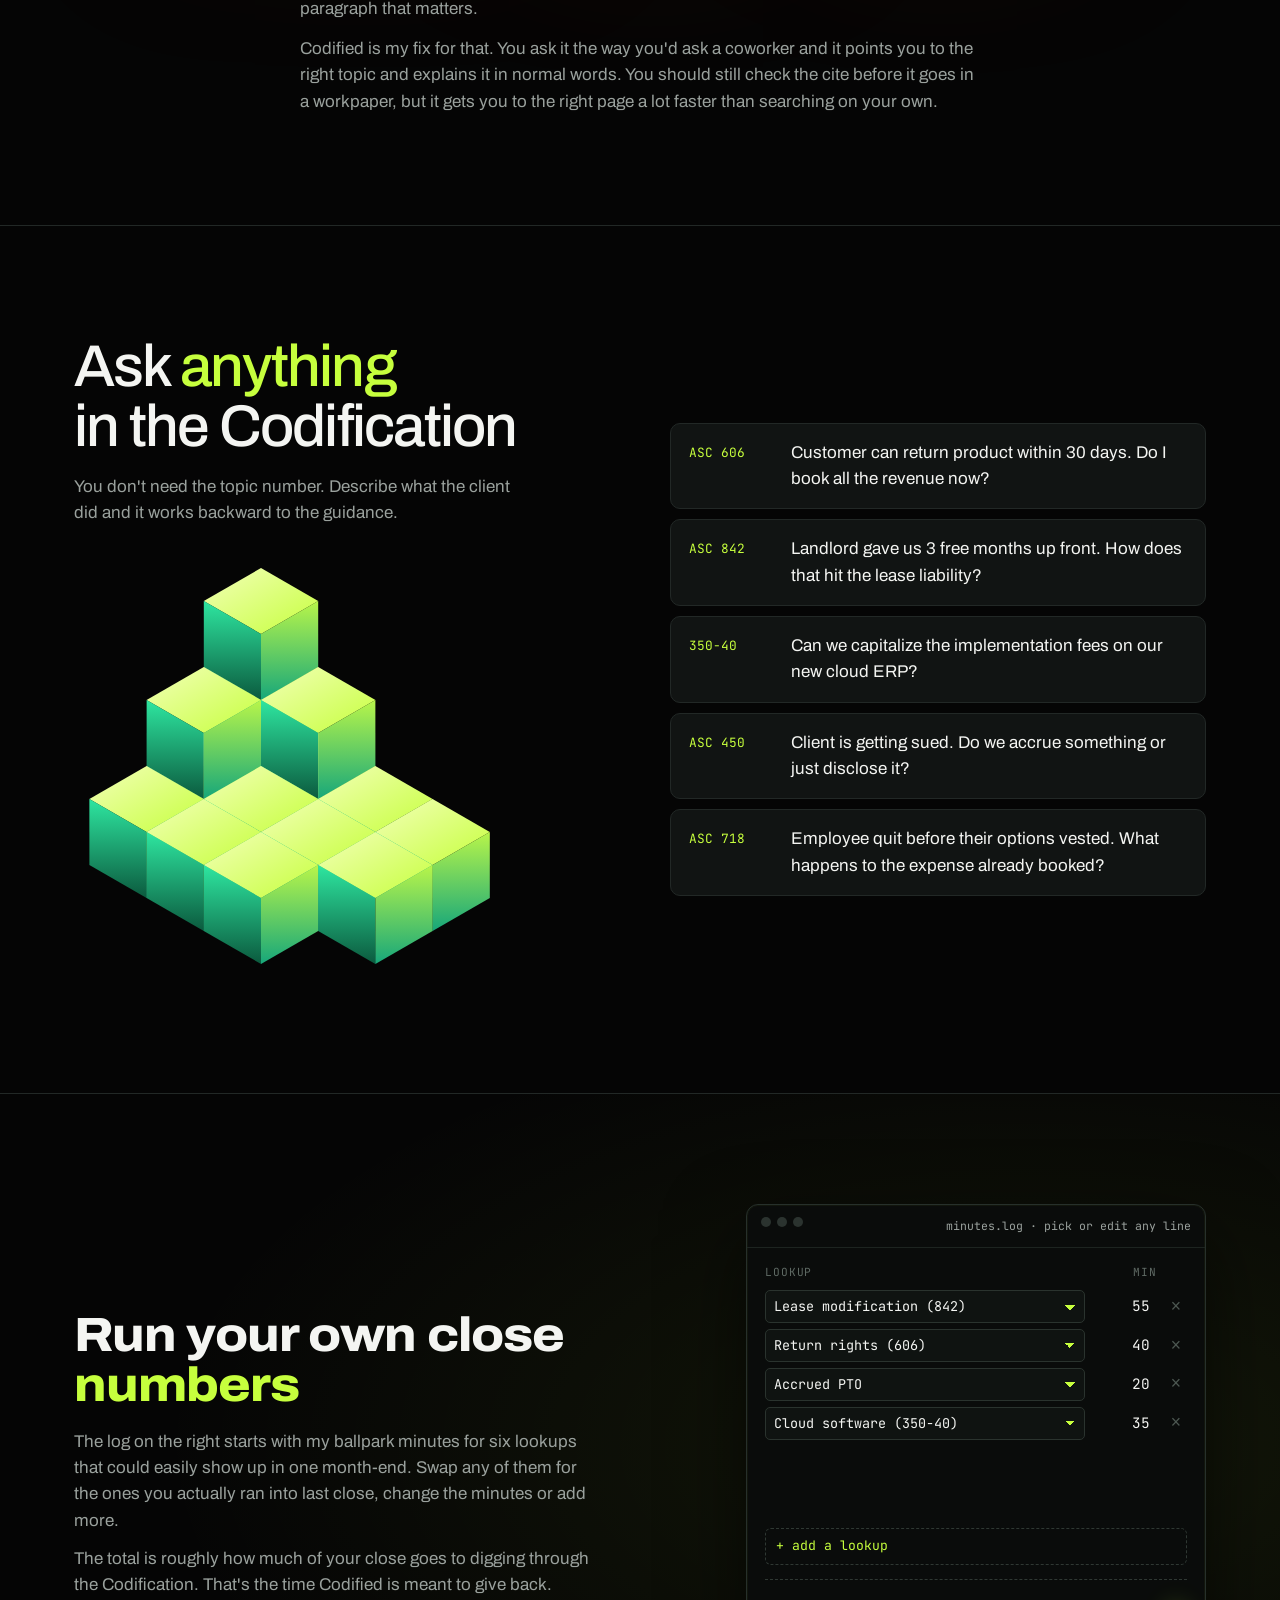
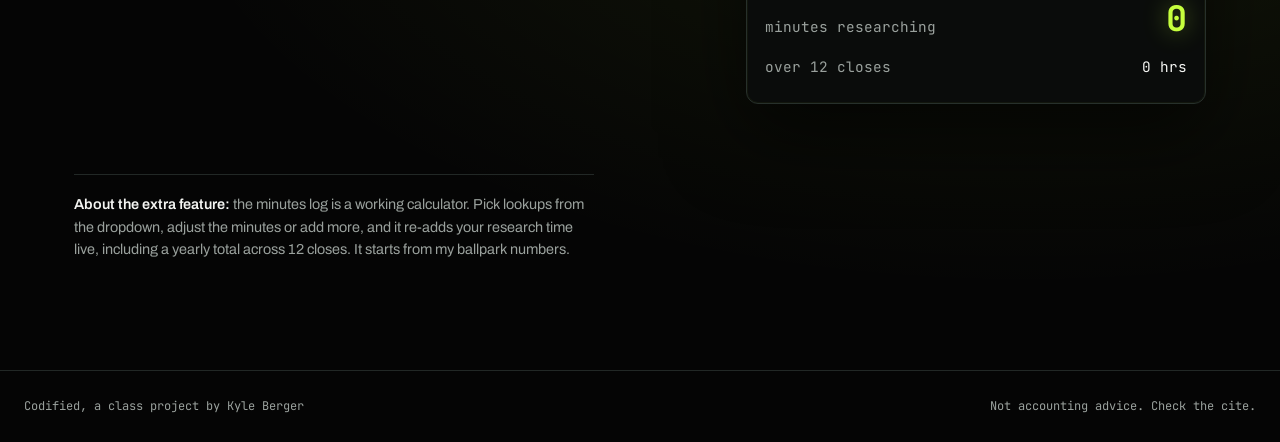
==== commit b725ce12: "Calculator: lookup dropdowns, drop chat-time row" ====
--- a/index.html
+++ b/index.html
@@ -8,7 +8,7 @@
   <link rel="preconnect" href="https://fonts.googleapis.com">
   <link rel="preconnect" href="https://fonts.gstatic.com" crossorigin>
   <link href="https://fonts.googleapis.com/css2?family=Archivo:wdth,wght@62..125,100..900&family=JetBrains+Mono:wght@400;700&display=swap" rel="stylesheet">
-  <link rel="stylesheet" href="style.css?v=6">
+  <link rel="stylesheet" href="style.css?v=8">
 </head>
 <body>
 
@@ -94,24 +94,22 @@
       <div class="math-grid">
         <div>
           <h2>Run your own close <span class="lime">numbers</span></h2>
-          <p>The log on the right starts with my ballpark minutes for six lookups that could easily show up in one month-end. Change any of them, rename them or add the ones you actually ran into last close.</p>
-          <p>It assumes each answer takes about two minutes in the chat. Change that too if you think I'm being generous.</p>
+          <p>The log on the right starts with my ballpark minutes for six lookups that could easily show up in one month-end. Swap any of them for the ones you actually ran into last close, change the minutes or add more.</p>
+          <p>The total is roughly how much of your close goes to digging through the Codification. That's the time Codified is meant to give back.</p>
         </div>
         <div class="console" id="calc">
-          <div class="console-top"><i></i><i></i><i></i><span>minutes.log &middot; click any line to edit</span></div>
+          <div class="console-top"><i></i><i></i><i></i><span>minutes.log &middot; pick or edit any line</span></div>
           <div class="console-body">
             <div class="calc-head"><span>lookup</span><span>min</span></div>
             <div id="rows"></div>
             <button type="button" class="add" id="addRow">+ add a lookup</button>
-            <div class="row sum on"><span class="d">subtotal</span><span class="n" id="sub">0</span></div>
-            <div class="row neg on"><span class="d">same <span id="cnt">0</span>, at <input class="mini" id="per" type="number" min="0" max="60" value="2" aria-label="Minutes per question in the chat"> min each</span><span class="n" id="chat">0</span></div>
-            <div class="row sum big on"><span class="d">minutes back</span><span class="n" id="back">0</span></div>
+            <div class="row sum big on"><span class="d">minutes researching</span><span class="n" id="back">0</span></div>
             <div class="row yr on"><span class="d">over 12 closes</span><span class="n"><span id="yr">0</span> hrs</span></div>
           </div>
         </div>
       </div>
 
-      <p class="xnote"><b>About the extra feature:</b> the minutes log is a working calculator. Edit the lookups, change the minutes or add your own, and it re-adds your time back live, including a yearly total across 12 closes. It starts from my ballpark numbers.</p>
+      <p class="xnote"><b>About the extra feature:</b> the minutes log is a working calculator. Pick lookups from the dropdown, adjust the minutes or add more, and it re-adds your research time live, including a yearly total across 12 closes. It starts from my ballpark numbers.</p>
     </div>
   </section>
 
@@ -122,15 +120,17 @@
 
   <script>
     (function () {
-      var seed = [
-        ['lease modification', 55], ['return rights, 606', 40], ['accrued PTO', 20],
-        ['cloud software costs', 35], ['option forfeiture', 45], ['warrant: debt or equity?', 70]
+      var LOOKUPS = [
+        ['Lease modification (842)', 55], ['Lease classif. (842)', 40], ['Return rights (606)', 40],
+        ['Variable consid. (606)', 45], ['Principal/agent (606)', 50], ['Accrued PTO', 20],
+        ['Prepaid expenses', 15], ['Cloud software (350-40)', 35], ['Forfeitures (718)', 45],
+        ['Warrant: debt/equity (480)', 70], ['Lawsuit accrual (450)', 30], ['Goodwill impair. (350)', 60],
+        ['Deferred taxes (740)', 50], ['CECL (326)', 45], ['Acquisition (805)', 75]
       ];
+      var seed = [0, 2, 5, 7, 8, 9];
       var rowsEl = document.getElementById('rows');
-      var per = document.getElementById('per');
-      var out = { sub: document.getElementById('sub'), chat: document.getElementById('chat'),
-                  back: document.getElementById('back'), yr: document.getElementById('yr'), cnt: document.getElementById('cnt') };
-      var shown = { sub: 0, chat: 0, back: 0, yr: 0 };
+      var out = { back: document.getElementById('back'), yr: document.getElementById('yr') };
+      var shown = { back: 0, yr: 0 };
       var live = false;
 
       function tween(key, to, decimals) {
@@ -147,34 +147,33 @@
 
       function recalc() {
         if (!live) return;
-        var mins = [].map.call(rowsEl.querySelectorAll('.m'), function (i) { return Math.max(0, +i.value || 0); });
-        var sub = mins.reduce(function (a, b) { return a + b; }, 0);
-        var chat = mins.length * Math.max(0, +per.value || 0);
-        var back = sub - chat;
-        out.cnt.textContent = mins.length;
-        tween('sub', sub); tween('chat', -chat); tween('back', back); tween('yr', back * 12 / 60, 1);
-        out.back.parentNode.classList.toggle('bad', back < 0);
+        var total = [].reduce.call(rowsEl.querySelectorAll('.m'), function (a, i) { return a + Math.max(0, +i.value || 0); }, 0);
+        tween('back', total); tween('yr', total * 12 / 60, 1);
       }
 
-      function addRow(label, min, focus) {
+      function used() { return [].map.call(rowsEl.querySelectorAll('.lbl'), function (s) { return +s.value; }); }
+
+      function addRow(idx, fresh) {
         var r = document.createElement('div');
         r.className = 'row edit';
-        r.innerHTML = '<input class="lbl" type="text" maxlength="32" aria-label="Lookup name">' +
+        var opts = LOOKUPS.map(function (l, i) { return '<option value="' + i + '">' + l[0] + '</option>'; }).join('');
+        r.innerHTML = '<select class="lbl" aria-label="Lookup">' + opts + '</select>' +
                       '<input class="m" type="number" min="0" max="999" aria-label="Minutes">' +
                       '<button type="button" class="x" aria-label="Remove lookup">&times;</button>';
-        r.querySelector('.lbl').value = label;
-        r.querySelector('.m').value = min;
+        var sel = r.querySelector('.lbl'), m = r.querySelector('.m');
+        sel.value = idx; m.value = LOOKUPS[idx][1];
+        sel.addEventListener('change', function () { m.value = LOOKUPS[+sel.value][1]; recalc(); });
         r.querySelector('.x').onclick = function () { r.remove(); recalc(); };
         rowsEl.appendChild(r);
-        if (focus) { r.classList.add('on'); r.querySelector('.lbl').select(); }
-        return r;
+        if (fresh) { r.classList.add('on'); sel.focus(); }
       }
 
-      seed.forEach(function (s) { addRow(s[0], s[1]); });
+      seed.forEach(function (i) { addRow(i); });
       rowsEl.addEventListener('input', recalc);
-      per.addEventListener('input', recalc);
       document.getElementById('addRow').onclick = function () {
-        addRow('new lookup', 30, true); recalc();
+        var u = used(), next = 0;
+        for (var i = 0; i < LOOKUPS.length; i++) { if (u.indexOf(i) === -1) { next = i; break; } }
+        addRow(next, true); recalc();
       };
 
       function start() {
--- a/style.css
+++ b/style.css
@@ -104,7 +104,7 @@
 
 /* x-factor counter console */
 .math { padding: 110px 0; border-top: 1px solid var(--line); background: radial-gradient(ellipse at 80% 40%, rgba(198,255,61,.08), transparent 60%); }
-.math-grid { display: grid; grid-template-columns: 1fr 420px; gap: 60px; align-items: center; }
+.math-grid { display: grid; grid-template-columns: 1fr 460px; gap: 60px; align-items: center; }
 .math h2 { font-weight: 800; font-stretch: 110%; font-size: clamp(2rem, 4vw, 3rem); letter-spacing: -.02em; line-height: 1.05; margin-bottom: 18px; }
 .math p { color: var(--dim); max-width: 520px; }
 .math p + p { margin-top: 12px; }
@@ -196,3 +196,15 @@
 .row.bad .n { color: #ff6b5b; text-shadow: none; }
 .console input[type=number]::-webkit-inner-spin-button, .console input[type=number]::-webkit-outer-spin-button { -webkit-appearance: none; margin: 0; }
 .console input[type=number] { -moz-appearance: textfield; }
+.row.edit select.lbl {
+  flex: 1; min-width: 0; font: inherit; font-size: .84rem; color: var(--text); background: #0f1311;
+  border: 1px solid #2a332e; border-radius: 5px; padding: 5px 28px 5px 8px; cursor: pointer;
+  -webkit-appearance: none; appearance: none;
+  background-image: linear-gradient(45deg, transparent 50%, var(--lime) 50%), linear-gradient(135deg, var(--lime) 50%, transparent 50%);
+  background-position: calc(100% - 14px) 52%, calc(100% - 9px) 52%;
+  background-size: 5px 5px; background-repeat: no-repeat;
+}
+.row.edit select.lbl:hover { border-color: #3d4a43; }
+.row.edit select.lbl:focus { outline: none; border-color: var(--lime); }
+.row.edit select.lbl option { background: #0f1311; color: var(--text); }
+.row.big { border-top: 1px dashed #2f3833; margin-top: 10px; padding-top: 12px; }
